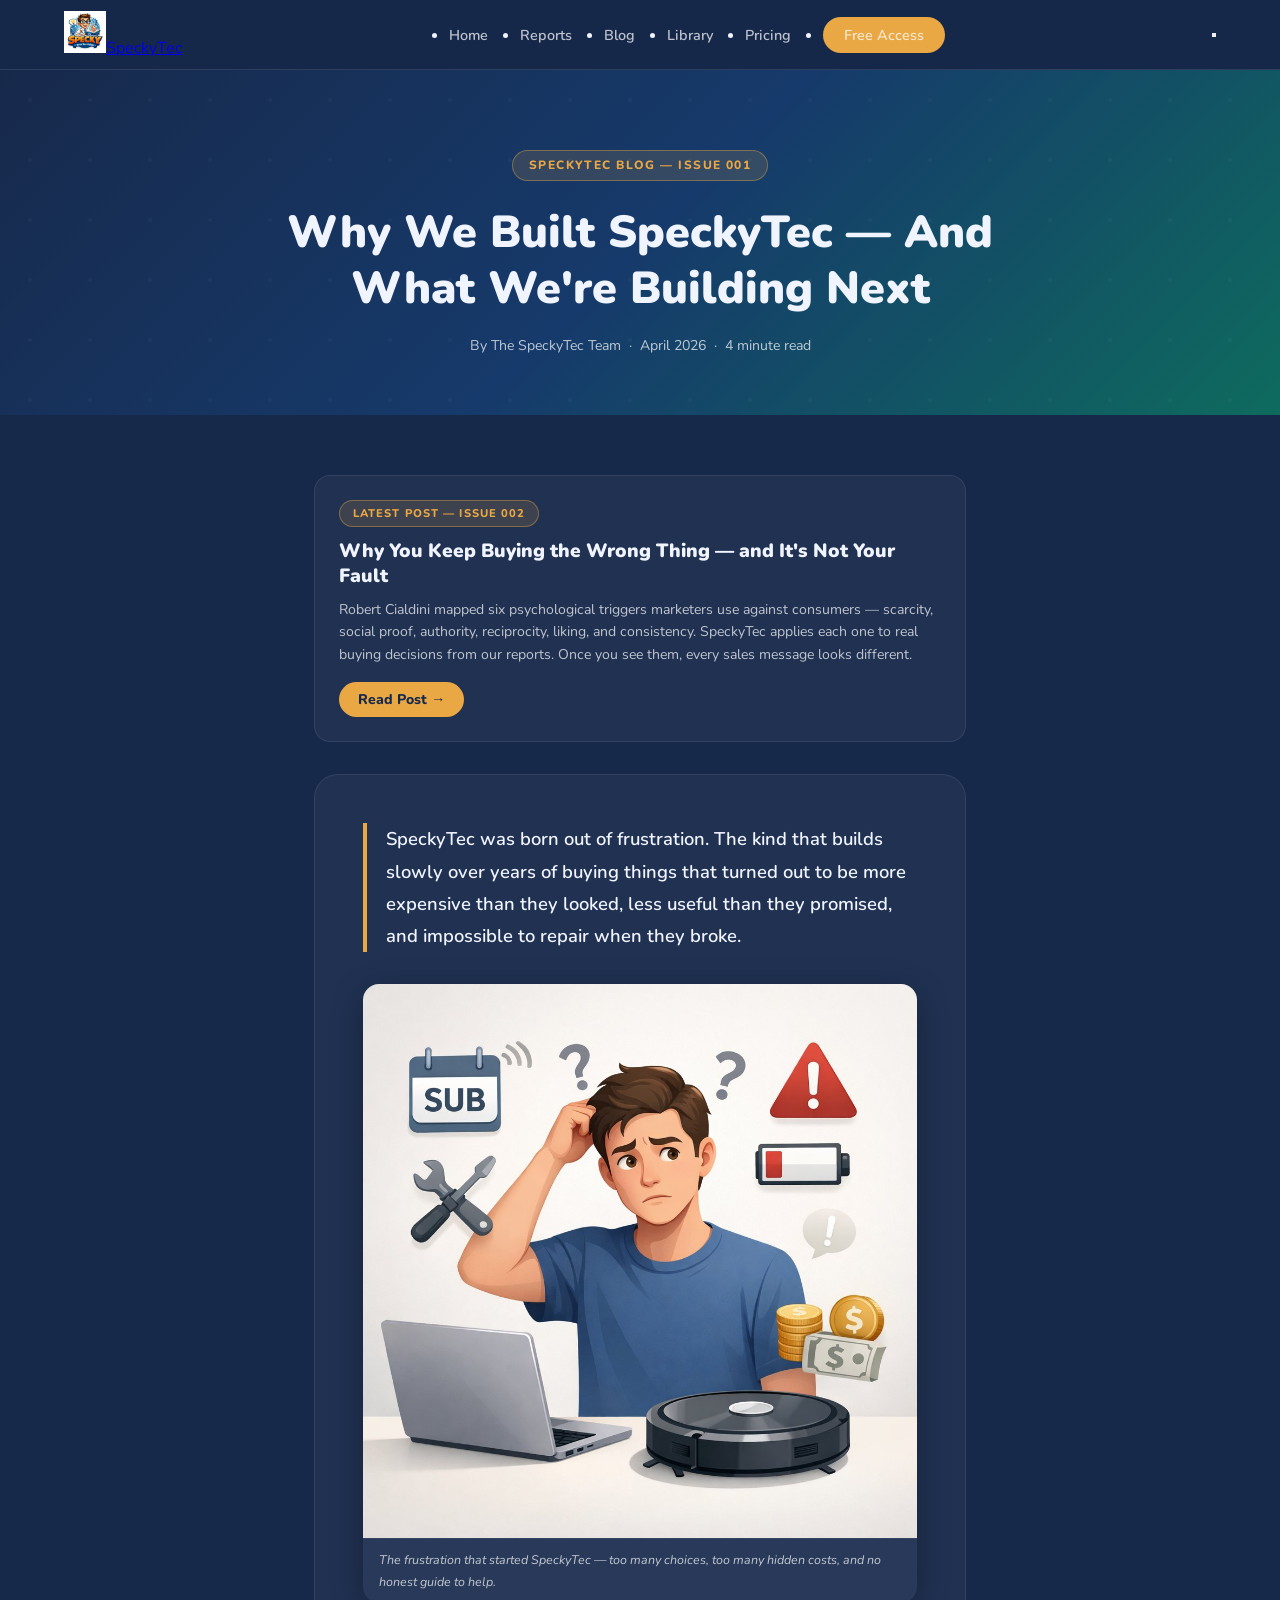
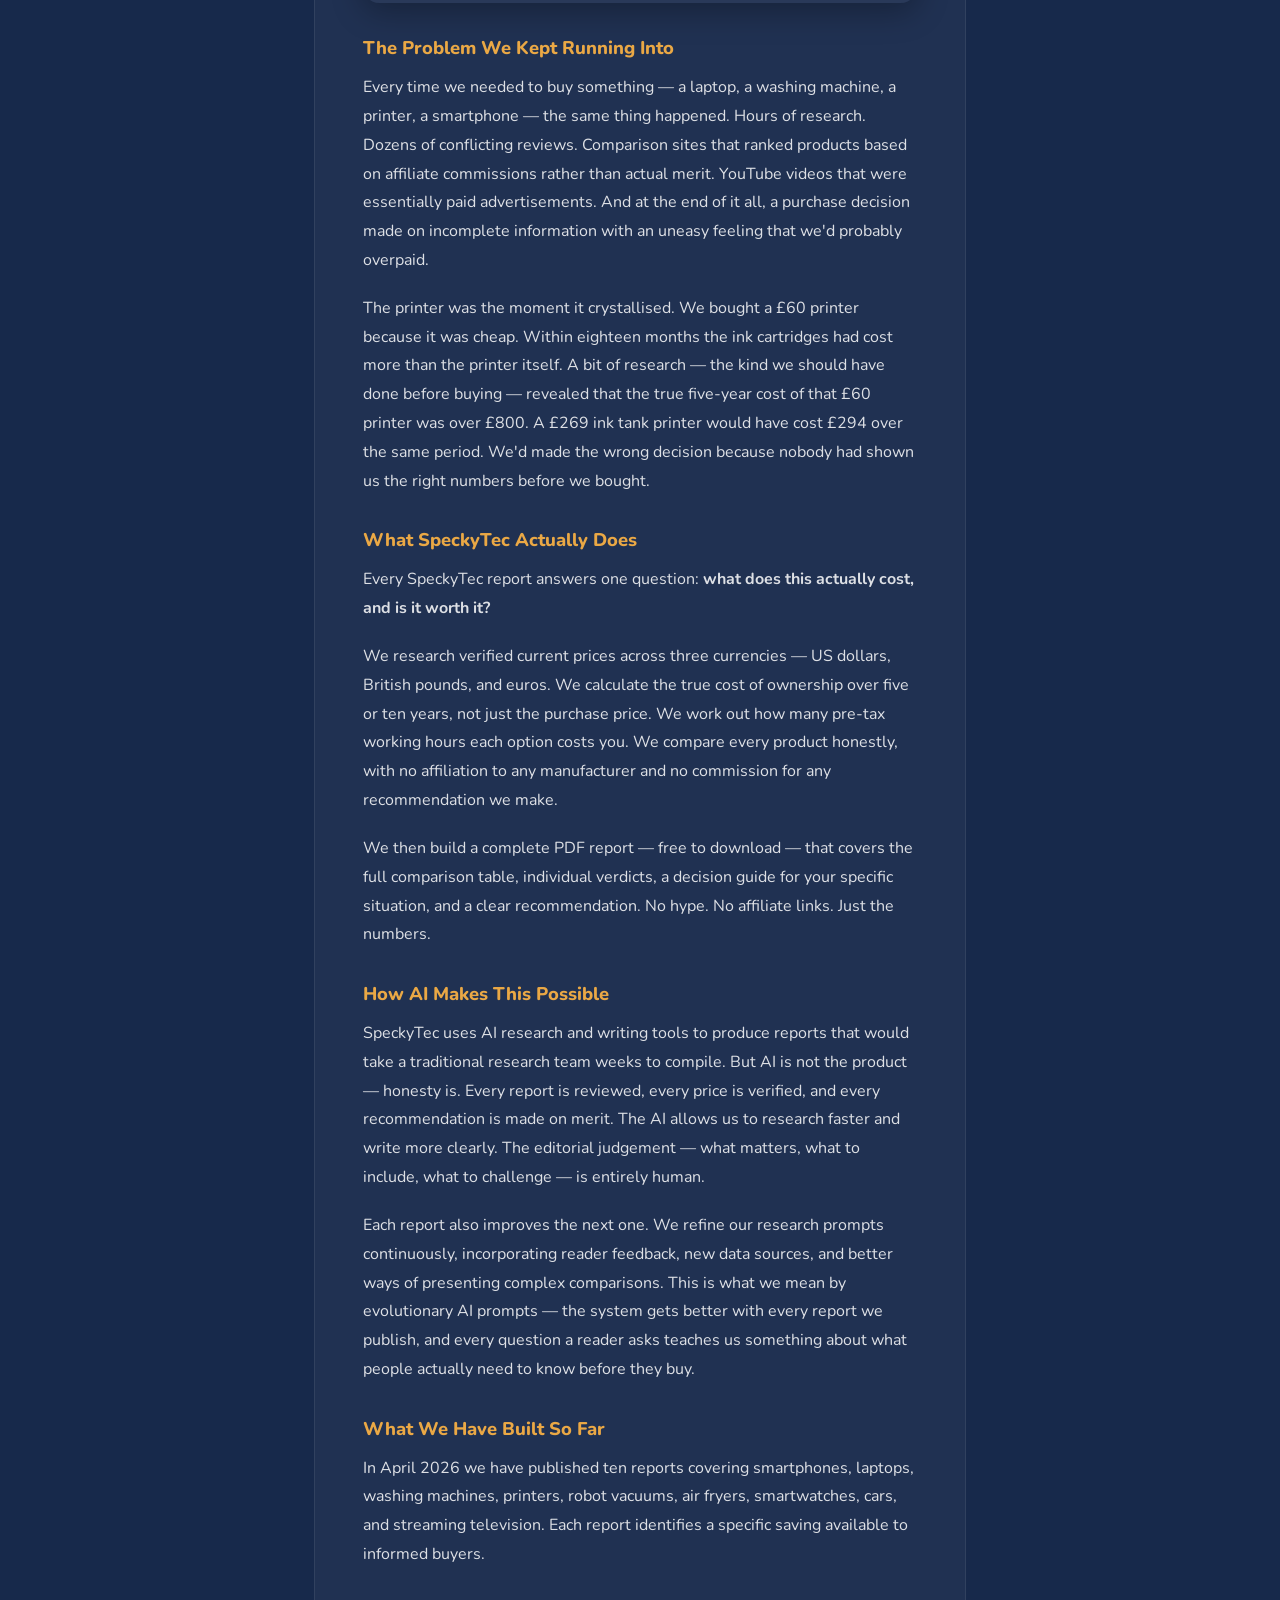
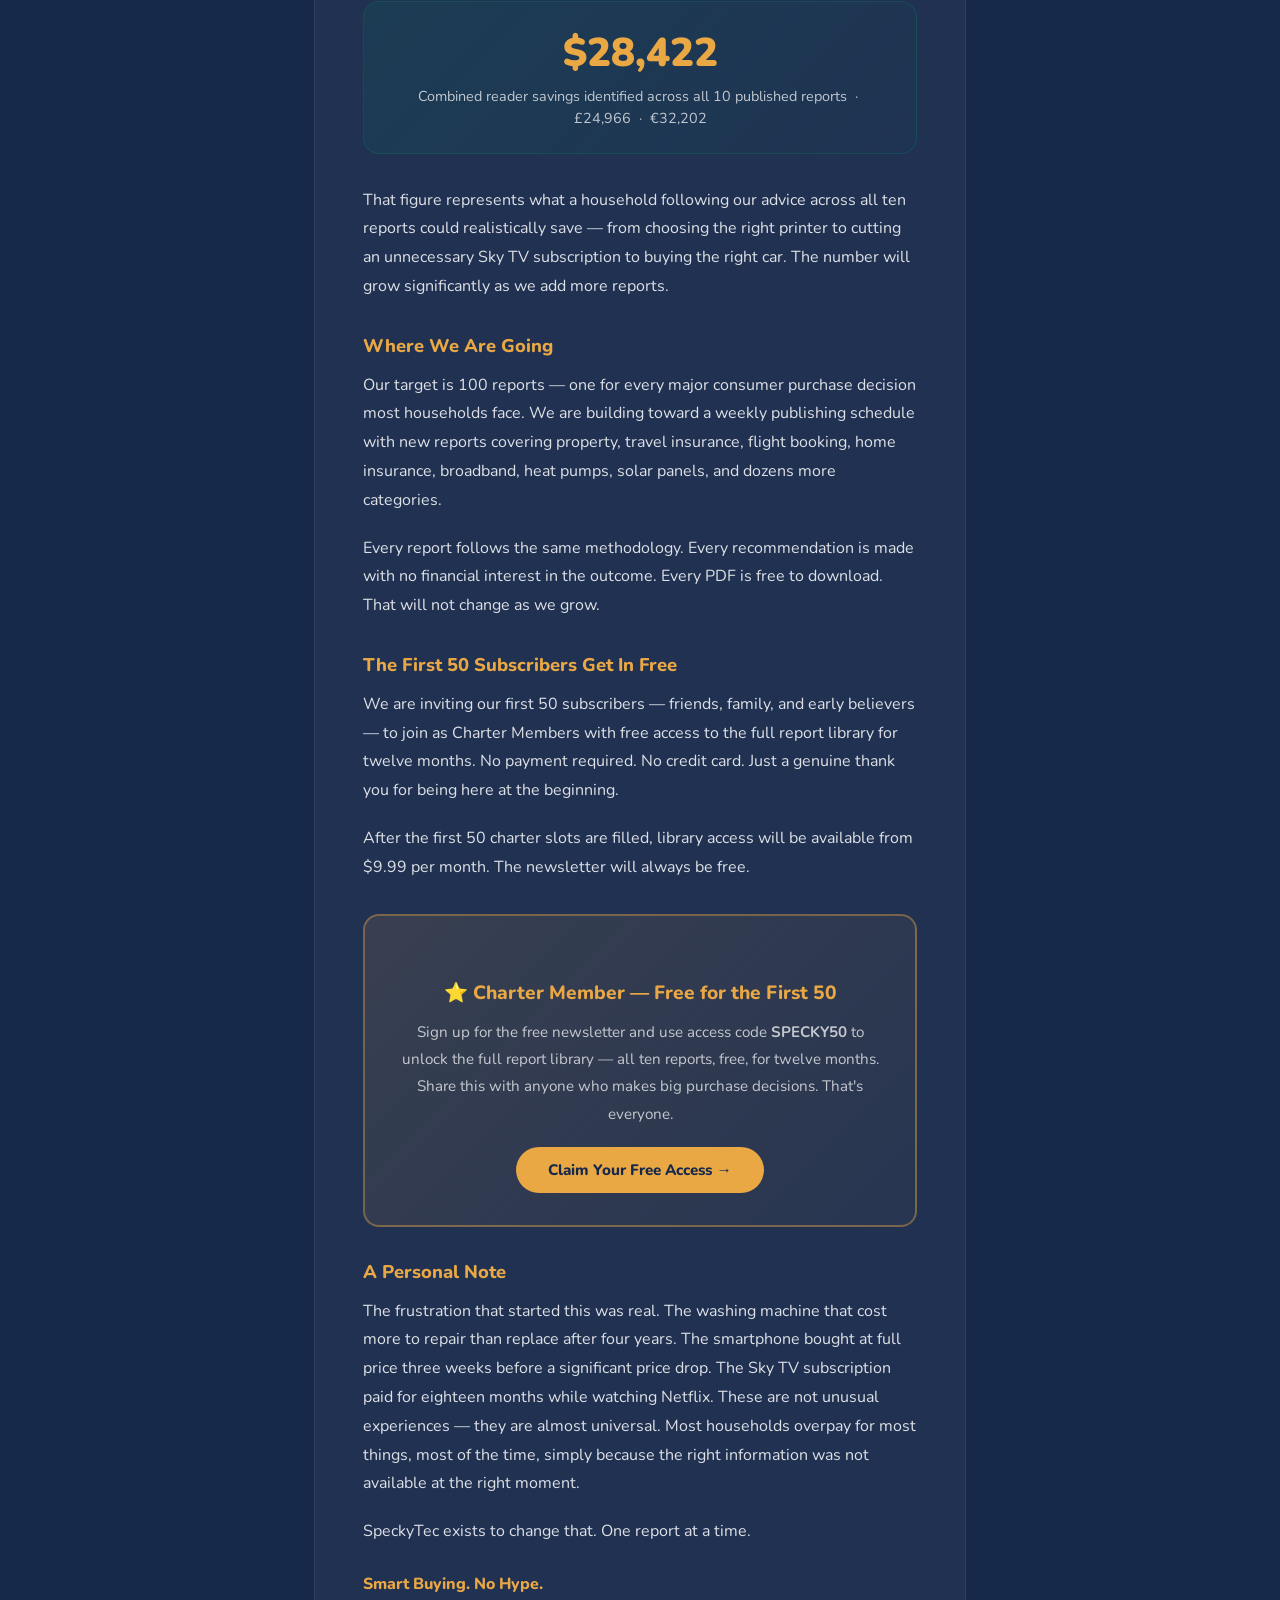
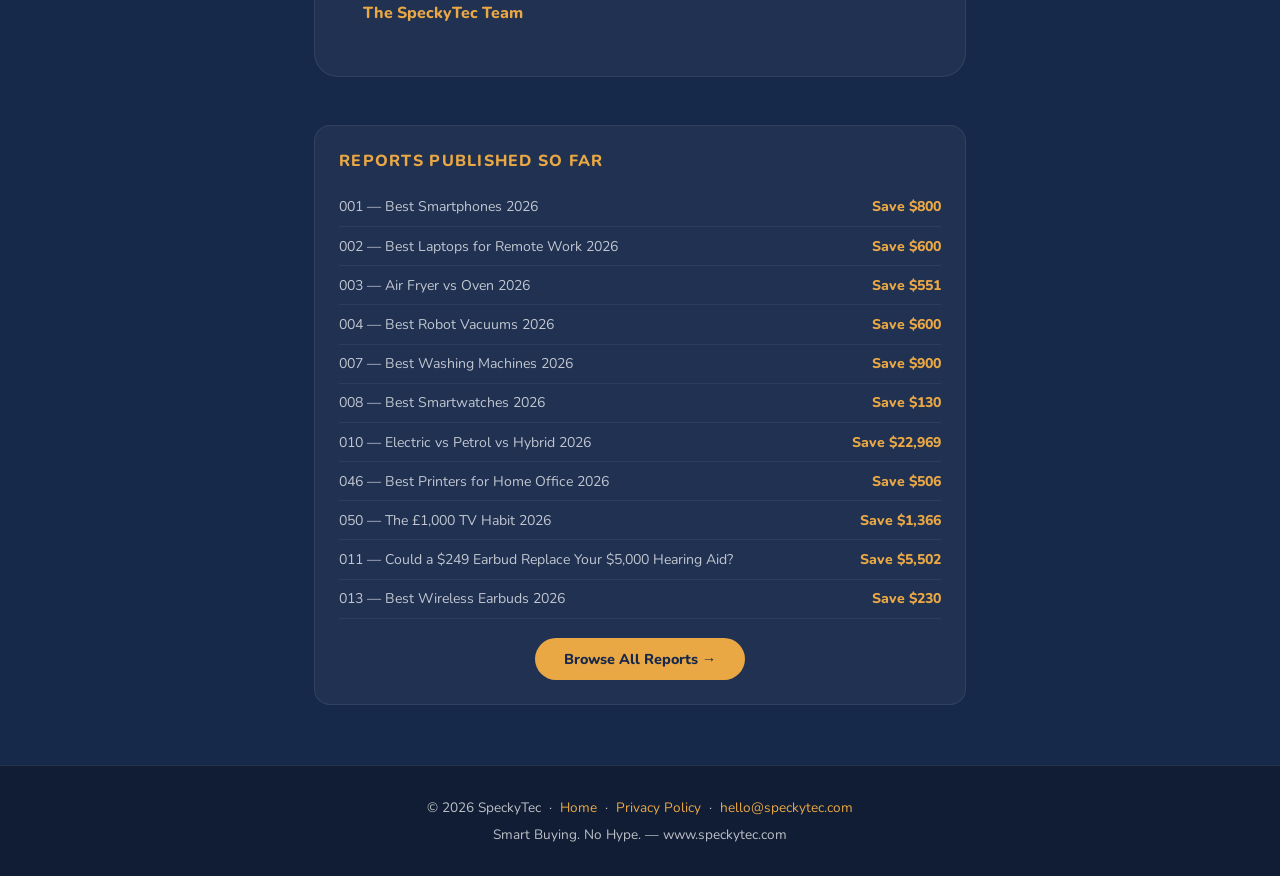
==== blog.html @ d799d0cd "Reports 011 and 013 live, Cialdini blog post 002DONE" ====
<!DOCTYPE html>
<html lang="en">
<head>
  <meta charset="UTF-8"/>
  <meta name="viewport" content="width=device-width,initial-scale=1.0"/>
  <title>Blog — SpeckyTec | Smart Buying. No Hype.</title>
  <meta name="description" content="The SpeckyTec blog — why we built this, how it works, and what we are building next. Smart buying guides with no hype and no affiliation."/>
  <link rel="preconnect" href="https://fonts.googleapis.com"/>
  <link rel="preconnect" href="https://fonts.gstatic.com" crossorigin/>
  <link href="https://fonts.googleapis.com/css2?family=Nunito:wght@300;400;500;600;700;800;900&display=swap" rel="stylesheet"/>
  <style>
    *{box-sizing:border-box;margin:0;padding:0}
    :root{
      --navy:#17294b;
      --navy2:#1a2f52;
      --navy3:#1f3a6b;
      --teal:#0e6b5e;
      --gold:#eaa845;
      --gold2:#ffc14f;
      --white:#f0f4ff;
      --muted:rgba(255,255,255,0.72);
      --rule:rgba(255,255,255,0.1);
      --radius:50px;
    }
    html{scroll-behavior:smooth}
    body{font-family:'Nunito',sans-serif;background:var(--navy);color:var(--white);min-height:100vh}

    /* NAV */
    nav{position:sticky;top:0;z-index:100;background:rgba(23,41,75,0.97);
      backdrop-filter:blur(12px);border-bottom:1px solid var(--rule);
      display:flex;align-items:center;justify-content:space-between;
      padding:0 5%;height:70px}
    .nav-brand img{height:42px;width:auto}
    .nav-links{display:flex;gap:2rem;align-items:center}
    .nav-links a{color:var(--muted);text-decoration:none;font-weight:600;
      font-size:0.9rem;transition:color 0.2s}
    .nav-links a:hover{color:var(--gold)}
    .nav-cta{background:var(--gold);color:var(--navy);padding:0.5rem 1.3rem;
      border-radius:var(--radius);font-weight:800;font-size:0.88rem;
      text-decoration:none;transition:background 0.2s}
    .nav-cta:hover{background:var(--gold2)}

    /* BLOG HERO */
    .blog-hero{
      background:linear-gradient(135deg,var(--navy) 0%,#163a6b 50%,var(--teal) 100%);
      padding:80px 5% 60px;text-align:center;position:relative;overflow:hidden}
    .blog-hero::before{
      content:'';position:absolute;inset:0;
      background:url("data:image/svg+xml,%3Csvg width='60' height='60' viewBox='0 0 60 60' xmlns='http://www.w3.org/2000/svg'%3E%3Cg fill='none' fill-rule='evenodd'%3E%3Cg fill='%23ffffff' fill-opacity='0.03'%3E%3Ccircle cx='30' cy='30' r='2'/%3E%3C/g%3E%3C/g%3E%3C/svg%3E");
    }
    .blog-tag{display:inline-block;background:rgba(234,168,69,0.15);
      border:1px solid rgba(234,168,69,0.4);color:var(--gold);
      font-size:0.75rem;font-weight:800;letter-spacing:0.12em;
      text-transform:uppercase;padding:0.4rem 1rem;border-radius:50px;
      margin-bottom:1.5rem;position:relative}
    .blog-hero h1{font-size:clamp(1.8rem,4vw,2.8rem);font-weight:900;
      line-height:1.25;max-width:800px;margin:0 auto 1.2rem;position:relative}
    .blog-hero .meta{color:var(--muted);font-size:0.88rem;position:relative}

    /* BLOG CONTENT */
    .blog-wrap{max-width:780px;margin:0 auto;padding:60px 5%}

    .blog-post{background:rgba(255,255,255,0.04);border:1px solid rgba(255,255,255,0.08);
      border-radius:24px;padding:3rem;margin-bottom:3rem}

    .blog-post h2{font-size:1.5rem;font-weight:900;color:var(--white);
      margin-bottom:1.2rem;line-height:1.3}
    .blog-post h3{font-size:1.15rem;font-weight:800;color:var(--gold);
      margin:2rem 0 0.8rem}
    .blog-post p{font-size:1rem;line-height:1.8;color:rgba(255,255,255,0.85);
      margin-bottom:1.2rem}
    .blog-post p:last-child{margin-bottom:0}

    .blog-post .lead{font-size:1.15rem;font-weight:600;line-height:1.75;
      color:var(--white);margin-bottom:1.5rem;
      padding-left:1.2rem;border-left:4px solid var(--gold)}

    .saving-highlight{
      background:linear-gradient(135deg,rgba(14,107,94,0.2),rgba(14,107,94,0.05));
      border:1px solid rgba(14,107,94,0.4);border-radius:16px;
      padding:1.5rem;margin:2rem 0;text-align:center}
    .saving-highlight .big-number{
      font-size:2.5rem;font-weight:900;color:var(--gold);display:block;
      margin-bottom:0.3rem}
    .saving-highlight .label{font-size:0.9rem;color:var(--muted)}

    .charter-box{
      background:linear-gradient(135deg,rgba(234,168,69,0.12),rgba(234,168,69,0.04));
      border:2px solid rgba(234,168,69,0.4);border-radius:16px;
      padding:2rem;margin:2rem 0;text-align:center}
    .charter-box h3{color:var(--gold);margin-bottom:0.8rem;font-size:1.2rem}
    .charter-box p{font-size:0.95rem;color:var(--muted);margin-bottom:1.2rem}
    .charter-btn{display:inline-block;background:var(--gold);color:var(--navy);
      font-weight:800;padding:0.8rem 2rem;border-radius:50px;
      text-decoration:none;font-size:0.95rem;transition:background 0.2s}
    .charter-btn:hover{background:var(--gold2)}

    /* SIDEBAR REPORTS TEASER */
    .reports-teaser{
      background:rgba(255,255,255,0.04);border:1px solid rgba(255,255,255,0.08);
      border-radius:16px;padding:1.5rem;margin-top:3rem}
    .reports-teaser h3{font-size:1rem;font-weight:800;color:var(--gold);
      margin-bottom:1rem;text-transform:uppercase;letter-spacing:0.08em}
    .report-item{display:flex;justify-content:space-between;align-items:center;
      padding:0.6rem 0;border-bottom:1px solid rgba(255,255,255,0.06)}
    .report-item:last-child{border-bottom:none}
    .report-item span{font-size:0.88rem;color:var(--muted)}
    .report-item .saving{font-size:0.88rem;font-weight:800;color:var(--gold)}

    /* FOOTER */
    footer{background:rgba(0,0,0,0.3);border-top:1px solid var(--rule);
      padding:2rem 5%;text-align:center}
    footer p{font-size:0.85rem;color:var(--muted)}
    footer a{color:var(--gold);text-decoration:none}
  </style>
</head>
<body>

<nav>
  <a href="index.html" class="nav-brand"><img src="[data-uri]" alt="SpeckyTec" class="nav-logo-img"/><span class="nav-wordmark">Specky<span>Tec</span></span></a>
  <ul class="nav-links"><li><a href="index.html">Home</a></li><li><a href="reports.html">Reports</a></li><li><a href="blog.html" class="active">Blog</a></li><li><a href="library.html">Library</a></li><li><a href="index.html#pricing">Pricing</a></li><li><a href="index.html#newsletter" class="nav-cta">Free Access</a></li></ul>
  <button class="hamburger" onclick="toggleMenu()" aria-label="Menu">
    <span></span><span></span><span></span>
  </button>
</nav>

<!-- BLOG HERO -->
<section class="blog-hero">
  <div style="position:relative">
    <span class="blog-tag">SpeckyTec Blog — Issue 001</span>
    <h1>Why We Built SpeckyTec — And What We're Building Next</h1>
    <p class="meta">By The SpeckyTec Team &nbsp;·&nbsp; April 2026 &nbsp;·&nbsp; 4 minute read</p>
  </div>
</section>

<!-- BLOG CONTENT -->
<div class="blog-wrap">
  <!-- BLOG POST 002 PREVIEW -->
  <div style="background:rgba(255,255,255,0.04);border:1px solid rgba(255,255,255,0.08);
    border-radius:16px;padding:1.5rem;margin-bottom:2rem">
    <span style="display:inline-block;background:rgba(234,168,69,0.15);border:1px solid rgba(234,168,69,0.4);
      color:var(--gold);font-size:0.7rem;font-weight:800;letter-spacing:0.1em;text-transform:uppercase;
      padding:0.3rem 0.8rem;border-radius:50px;margin-bottom:0.8rem">Latest Post — Issue 002</span>
    <h2 style="font-family:'Nunito',sans-serif;font-size:1.2rem;font-weight:900;
      color:var(--white);margin-bottom:0.6rem;line-height:1.3">
      Why You Keep Buying the Wrong Thing — and It's Not Your Fault
    </h2>
    <p style="font-size:0.88rem;color:var(--muted);line-height:1.6;margin-bottom:1rem">
      Robert Cialdini mapped six psychological triggers marketers use against consumers — scarcity, 
      social proof, authority, reciprocity, liking, and consistency. SpeckyTec applies each one 
      to real buying decisions from our reports. Once you see them, every sales message looks different.
    </p>
    <a href="blog-post-002.html" style="display:inline-block;background:var(--gold);color:var(--navy);
      font-family:'Nunito',sans-serif;font-weight:800;font-size:0.88rem;
      padding:0.5rem 1.2rem;border-radius:50px;text-decoration:none">
      Read Post &#8594;
    </a>
  </div>

  <!-- BLOG POST 001 -->
  <article class="blog-post">

    <p class="lead">SpeckyTec was born out of frustration. The kind that builds slowly over years of buying things that turned out to be more expensive than they looked, less useful than they promised, and impossible to repair when they broke.</p>

    <div style="margin:2rem 0;border-radius:16px;overflow:hidden;
      box-shadow:0 8px 32px rgba(0,0,0,0.3)">
      <img src="[data-uri]"
        alt="The hidden costs and confusion of buying tech in 2026"
        style="width:100%;height:auto;display:block"/>
      <div style="background:rgba(255,255,255,0.04);padding:0.6rem 1rem;
        border-top:1px solid rgba(255,255,255,0.06)">
        <p style="font-size:0.78rem;color:var(--muted);margin:0;font-style:italic">
          The frustration that started SpeckyTec — too many choices, too many hidden costs, and no honest guide to help.
        </p>
      </div>
    </div>

    <h3>The Problem We Kept Running Into</h3>
    <p>Every time we needed to buy something — a laptop, a washing machine, a printer, a smartphone — the same thing happened. Hours of research. Dozens of conflicting reviews. Comparison sites that ranked products based on affiliate commissions rather than actual merit. YouTube videos that were essentially paid advertisements. And at the end of it all, a purchase decision made on incomplete information with an uneasy feeling that we'd probably overpaid.</p>

    <p>The printer was the moment it crystallised. We bought a £60 printer because it was cheap. Within eighteen months the ink cartridges had cost more than the printer itself. A bit of research — the kind we should have done before buying — revealed that the true five-year cost of that £60 printer was over £800. A £269 ink tank printer would have cost £294 over the same period. We'd made the wrong decision because nobody had shown us the right numbers before we bought.</p>

    <h3>What SpeckyTec Actually Does</h3>
    <p>Every SpeckyTec report answers one question: <strong>what does this actually cost, and is it worth it?</strong></p>

    <p>We research verified current prices across three currencies — US dollars, British pounds, and euros. We calculate the true cost of ownership over five or ten years, not just the purchase price. We work out how many pre-tax working hours each option costs you. We compare every product honestly, with no affiliation to any manufacturer and no commission for any recommendation we make.</p>

    <p>We then build a complete PDF report — free to download — that covers the full comparison table, individual verdicts, a decision guide for your specific situation, and a clear recommendation. No hype. No affiliate links. Just the numbers.</p>

    <h3>How AI Makes This Possible</h3>
    <p>SpeckyTec uses AI research and writing tools to produce reports that would take a traditional research team weeks to compile. But AI is not the product — honesty is. Every report is reviewed, every price is verified, and every recommendation is made on merit. The AI allows us to research faster and write more clearly. The editorial judgement — what matters, what to include, what to challenge — is entirely human.</p>

    <p>Each report also improves the next one. We refine our research prompts continuously, incorporating reader feedback, new data sources, and better ways of presenting complex comparisons. This is what we mean by evolutionary AI prompts — the system gets better with every report we publish, and every question a reader asks teaches us something about what people actually need to know before they buy.</p>

    <h3>What We Have Built So Far</h3>
    <p>In April 2026 we have published ten reports covering smartphones, laptops, washing machines, printers, robot vacuums, air fryers, smartwatches, cars, and streaming television. Each report identifies a specific saving available to informed buyers.</p>

    <div class="saving-highlight">
      <span class="big-number">$28,422</span>
      <span class="label">Combined reader savings identified across all 10 published reports &nbsp;·&nbsp; £24,966 &nbsp;·&nbsp; €32,202</span>
    </div>

    <p>That figure represents what a household following our advice across all ten reports could realistically save — from choosing the right printer to cutting an unnecessary Sky TV subscription to buying the right car. The number will grow significantly as we add more reports.</p>

    <h3>Where We Are Going</h3>
    <p>Our target is 100 reports — one for every major consumer purchase decision most households face. We are building toward a weekly publishing schedule with new reports covering property, travel insurance, flight booking, home insurance, broadband, heat pumps, solar panels, and dozens more categories.</p>

    <p>Every report follows the same methodology. Every recommendation is made with no financial interest in the outcome. Every PDF is free to download. That will not change as we grow.</p>

    <h3>The First 50 Subscribers Get In Free</h3>
    <p>We are inviting our first 50 subscribers — friends, family, and early believers — to join as Charter Members with free access to the full report library for twelve months. No payment required. No credit card. Just a genuine thank you for being here at the beginning.</p>

    <p>After the first 50 charter slots are filled, library access will be available from $9.99 per month. The newsletter will always be free.</p>

    <div class="charter-box">
      <h3>⭐ Charter Member — Free for the First 50</h3>
      <p>Sign up for the free newsletter and use access code <strong>SPECKY50</strong> to unlock the full report library — all ten reports, free, for twelve months.<br/>Share this with anyone who makes big purchase decisions. That's everyone.</p>
      <a href="index.html#newsletter" class="charter-btn">Claim Your Free Access &#8594;</a>
    </div>

    <h3>A Personal Note</h3>
    <p>The frustration that started this was real. The washing machine that cost more to repair than replace after four years. The smartphone bought at full price three weeks before a significant price drop. The Sky TV subscription paid for eighteen months while watching Netflix. These are not unusual experiences — they are almost universal. Most households overpay for most things, most of the time, simply because the right information was not available at the right moment.</p>

    <p>SpeckyTec exists to change that. One report at a time.</p>

    <p style="color:var(--gold);font-weight:800;margin-top:1.5rem">Smart Buying. No Hype.<br/>The SpeckyTec Team</p>

  </article>

  <!-- REPORTS TEASER -->
  <div class="reports-teaser">
    <h3>Reports Published So Far</h3>
    <div class="report-item">
      <span>001 — Best Smartphones 2026</span>
      <span class="saving">Save $800</span>
    </div>
    <div class="report-item">
      <span>002 — Best Laptops for Remote Work 2026</span>
      <span class="saving">Save $600</span>
    </div>
    <div class="report-item">
      <span>003 — Air Fryer vs Oven 2026</span>
      <span class="saving">Save $551</span>
    </div>
    <div class="report-item">
      <span>004 — Best Robot Vacuums 2026</span>
      <span class="saving">Save $600</span>
    </div>
    <div class="report-item">
      <span>007 — Best Washing Machines 2026</span>
      <span class="saving">Save $900</span>
    </div>
    <div class="report-item">
      <span>008 — Best Smartwatches 2026</span>
      <span class="saving">Save $130</span>
    </div>
    <div class="report-item">
      <span>010 — Electric vs Petrol vs Hybrid 2026</span>
      <span class="saving">Save $22,969</span>
    </div>
    <div class="report-item">
      <span>046 — Best Printers for Home Office 2026</span>
      <span class="saving">Save $506</span>
    </div>
    <div class="report-item">
      <span>050 — The £1,000 TV Habit 2026</span>
      <span class="saving">Save $1,366</span>
    </div>
    <div class="report-item">
      <span>011 — Could a $249 Earbud Replace Your $5,000 Hearing Aid?</span>
      <span class="saving">Save $5,502</span>
    </div>
    <div class="report-item">
      <span>013 — Best Wireless Earbuds 2026</span>
      <span class="saving">Save $230</span>
    </div>
    <div style="text-align:center;margin-top:1.2rem">
      <a href="index.html#reports" style="display:inline-block;background:var(--gold);
        color:var(--navy);font-weight:800;padding:0.7rem 1.8rem;
        border-radius:50px;text-decoration:none;font-size:0.9rem">
        Browse All Reports &#8594;
      </a>
    </div>
  </div>

</div>

<!-- FOOTER -->
<footer>
  <p>© 2026 SpeckyTec &nbsp;·&nbsp; <a href="index.html">Home</a> &nbsp;·&nbsp; <a href="privacy.html">Privacy Policy</a> &nbsp;·&nbsp; <a href="mailto:hello@speckytec.com">hello@speckytec.com</a></p>
  <p style="margin-top:0.5rem">Smart Buying. No Hype. — www.speckytec.com</p>
</footer>

</body>
</html>
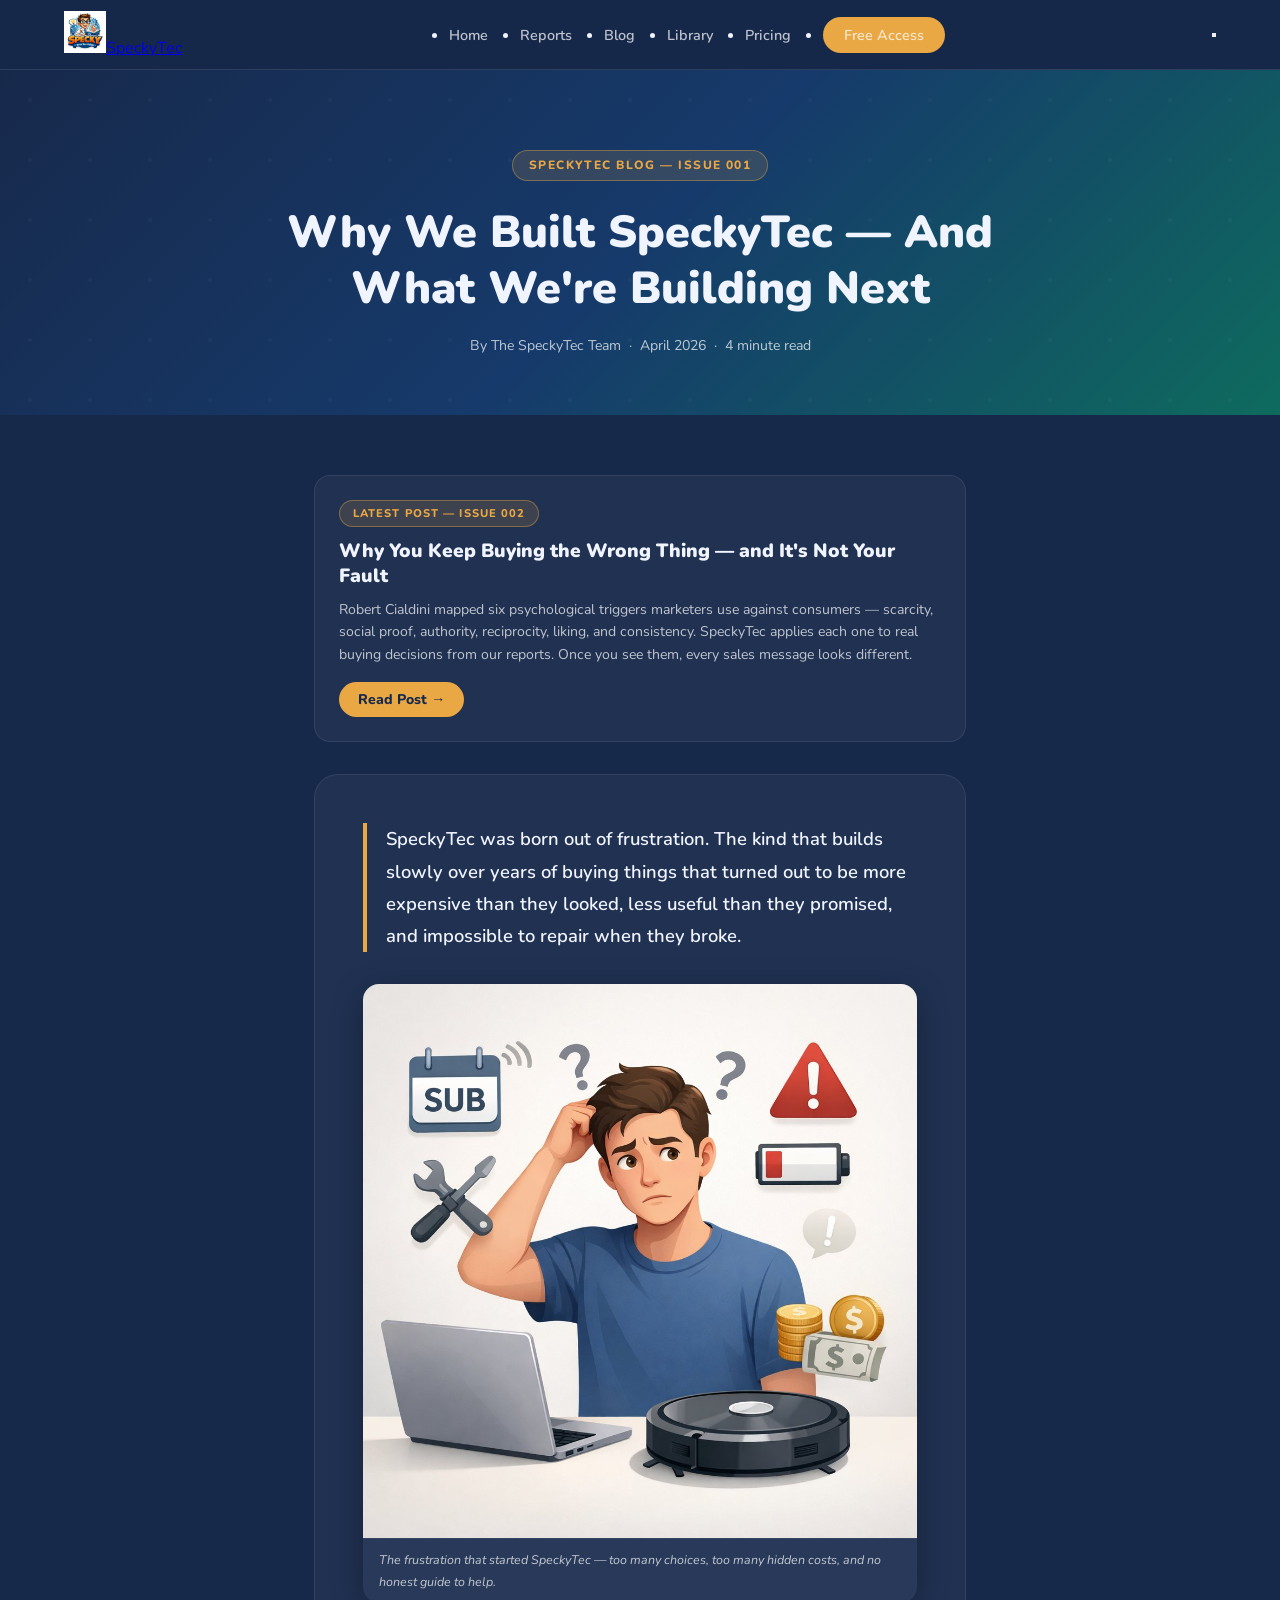
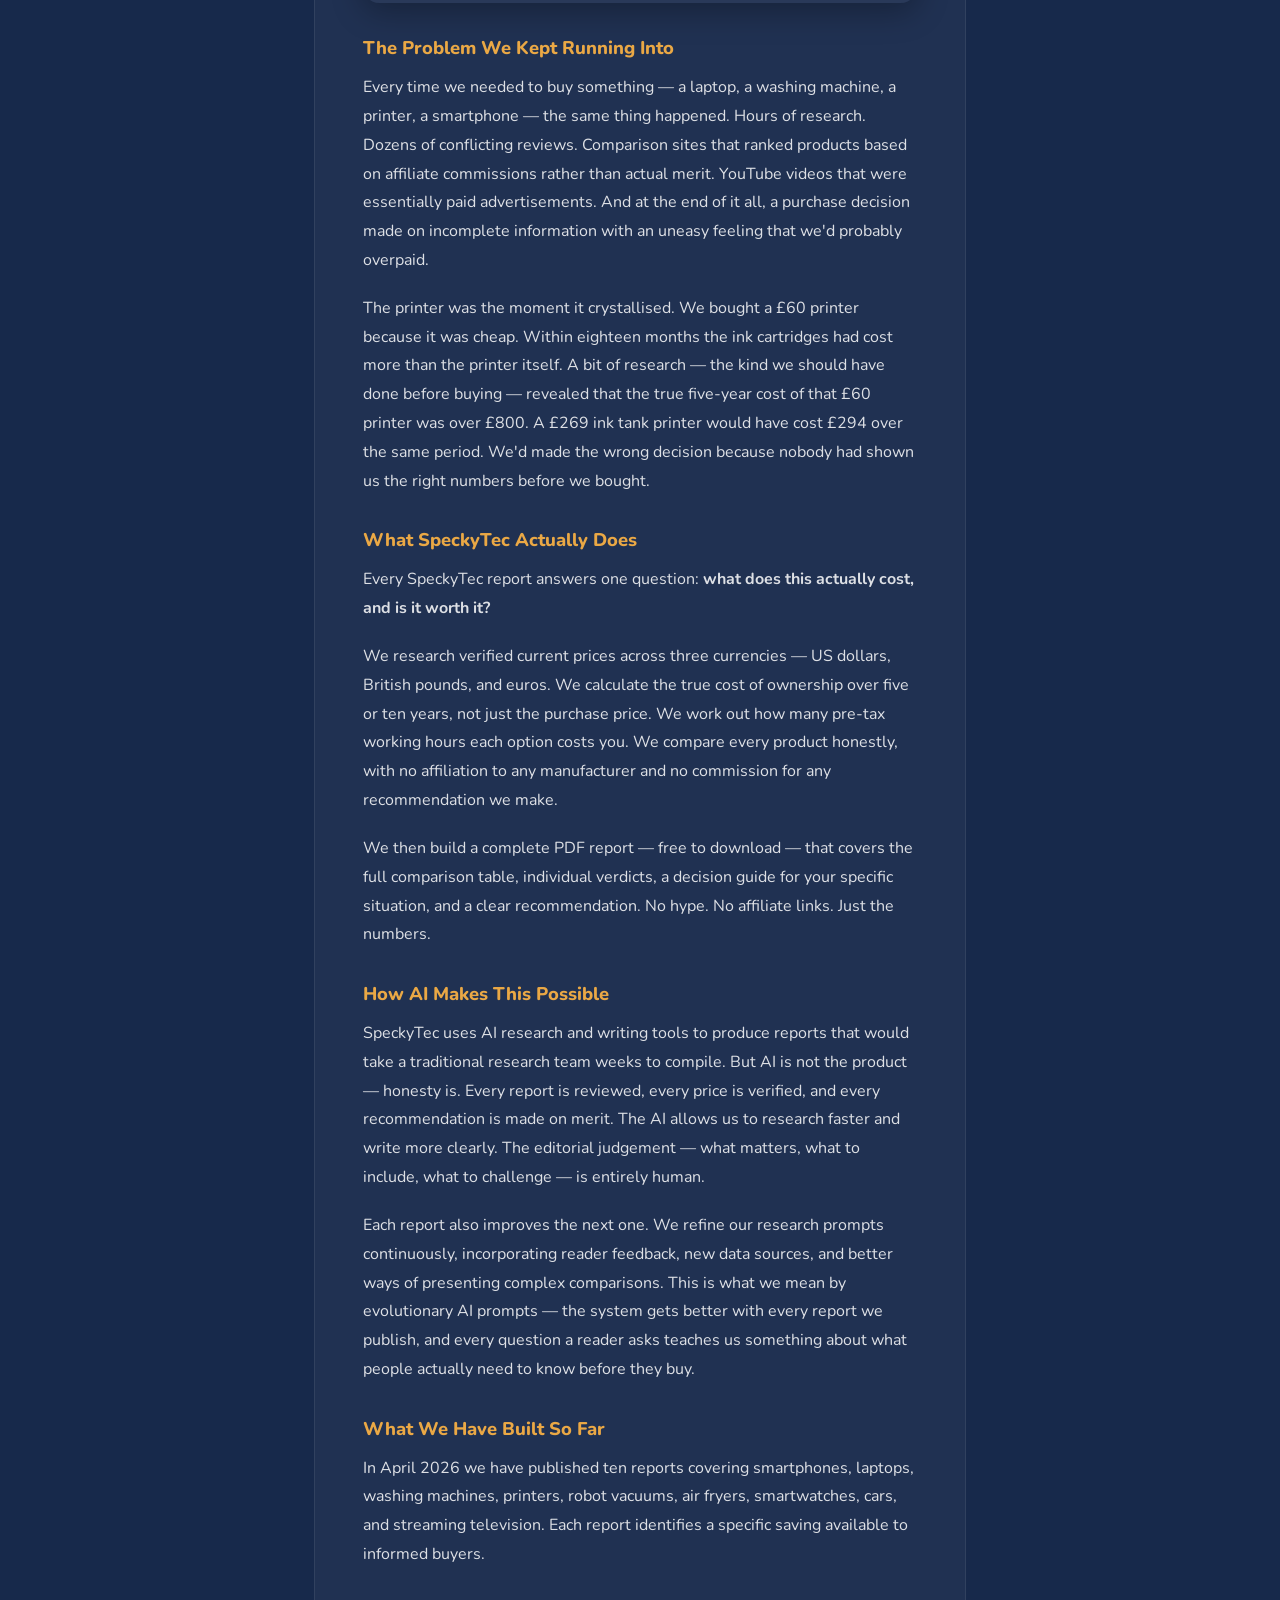
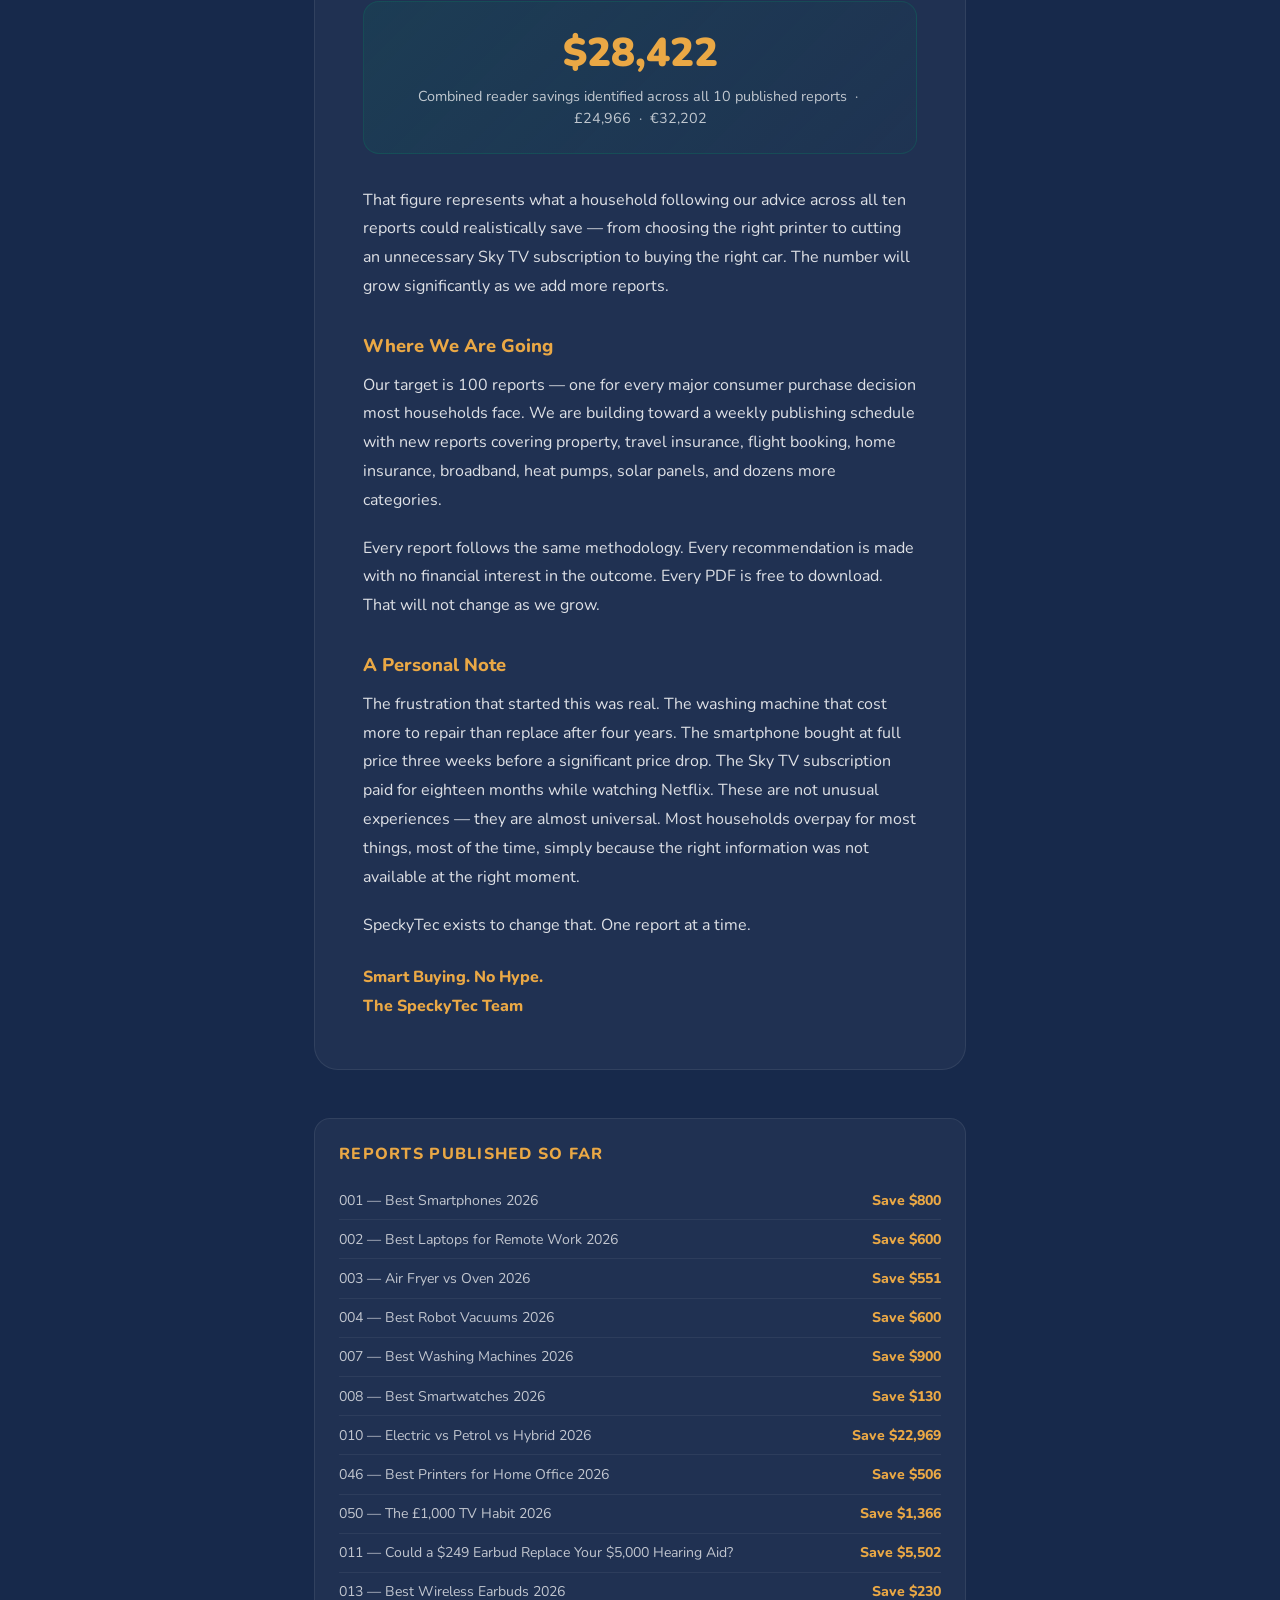
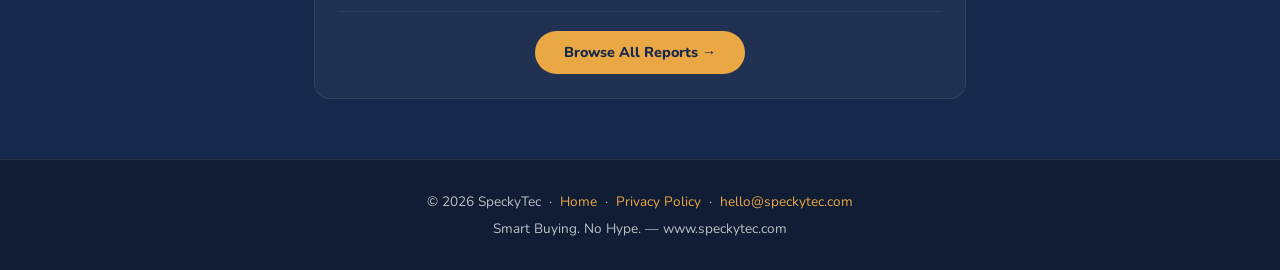
==== commit 13f2113d: "“bash" ====
--- a/blog.html
+++ b/blog.html
@@ -113,12 +113,13 @@
     footer p{font-size:0.85rem;color:var(--muted)}
     footer a{color:var(--gold);text-decoration:none}
   </style>
+  <script type='text/javascript' src='https://platform-api.sharethis.com/js/sharethis.js#property=5ca230c9fb6af900122ed227&product=sticky-share-buttons' async='async'></script>
 </head>
 <body>
 
 <nav>
-  <a href="index.html" class="nav-brand"><img src="[data-uri]" alt="SpeckyTec" class="nav-logo-img"/><span class="nav-wordmark">Specky<span>Tec</span></span></a>
-  <ul class="nav-links"><li><a href="index.html">Home</a></li><li><a href="reports.html">Reports</a></li><li><a href="blog.html" class="active">Blog</a></li><li><a href="library.html">Library</a></li><li><a href="index.html#pricing">Pricing</a></li><li><a href="index.html#newsletter" class="nav-cta">Free Access</a></li></ul>
+  <a class='nav-brand' href='/'><img src="[data-uri]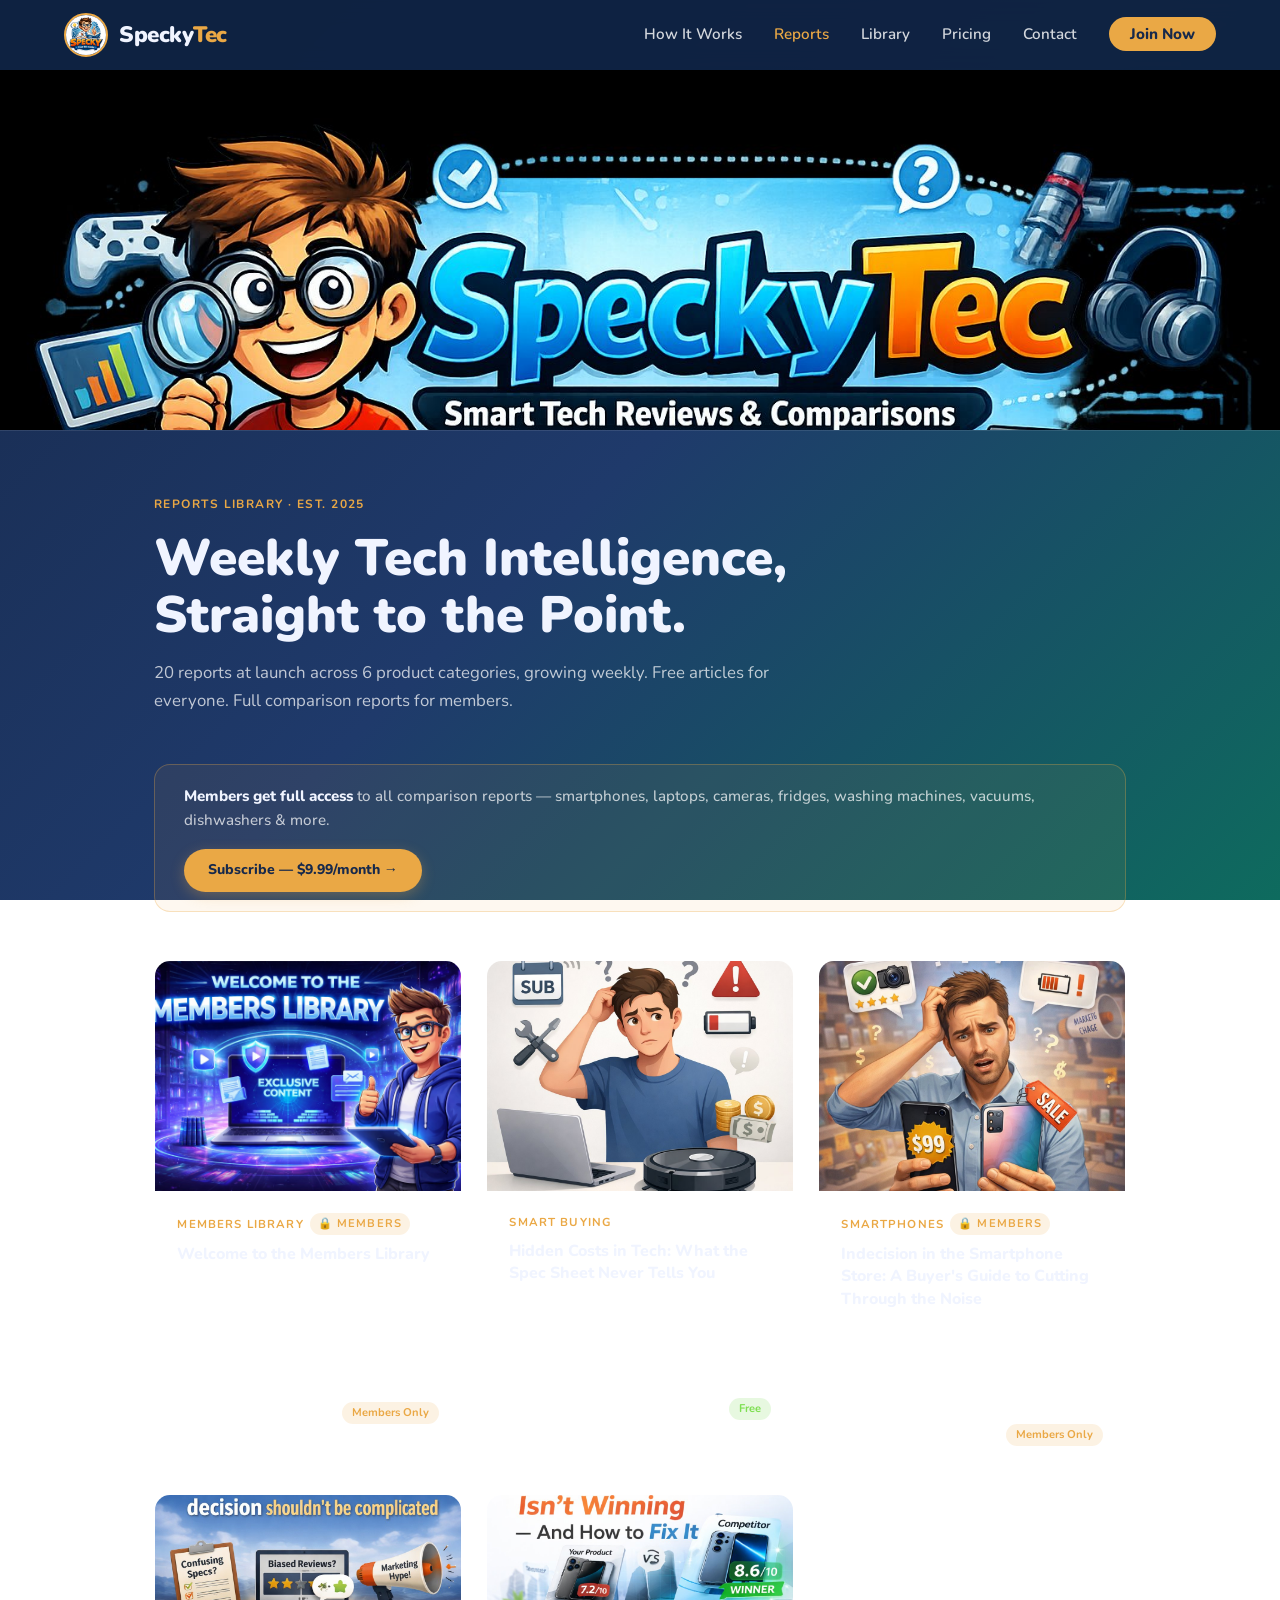
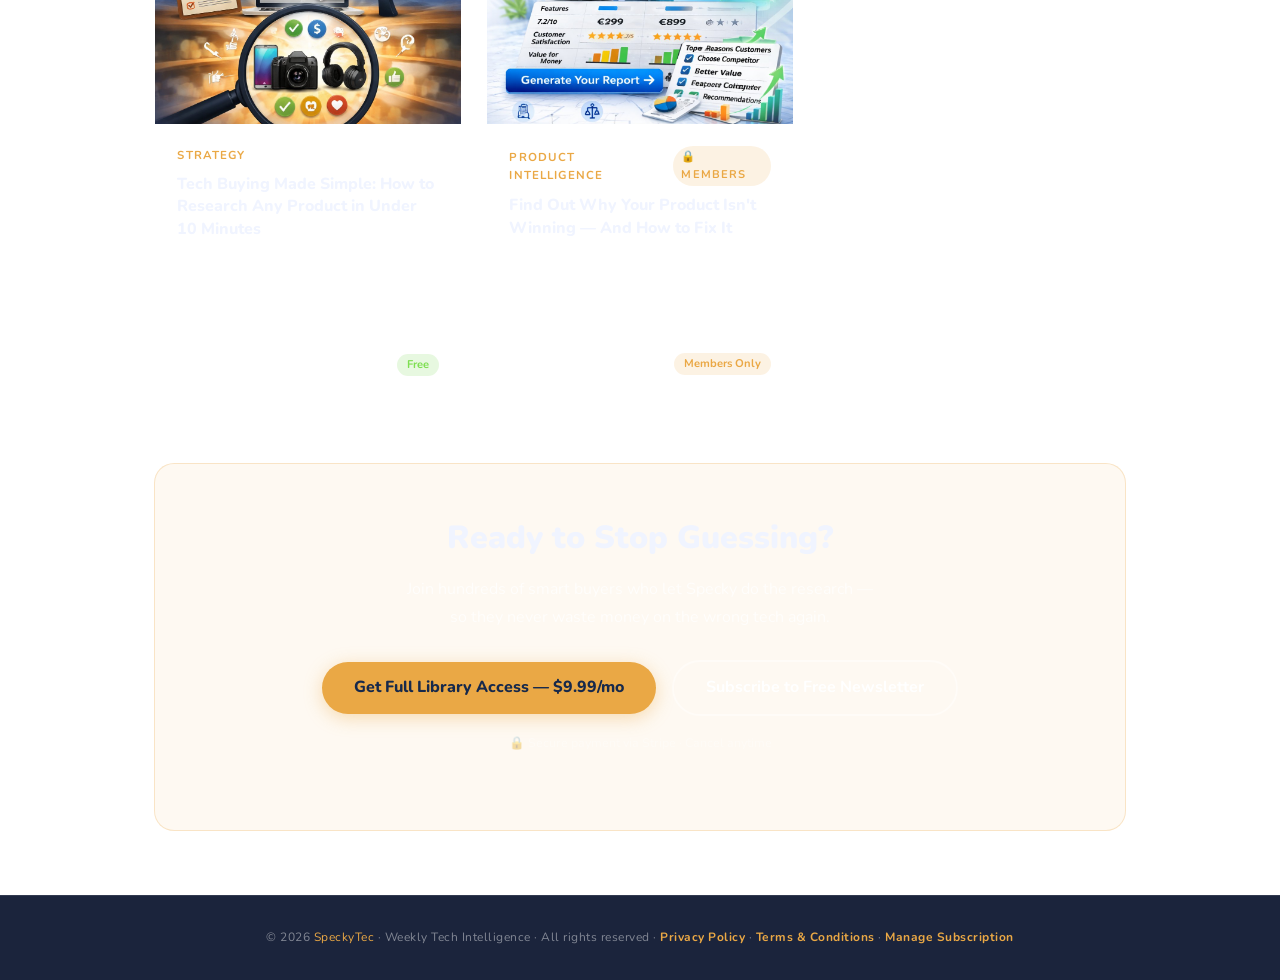
==== commit 02de616f: "Add Terms and Manage Subscription links to all page footers" ====
--- a/blog.html
+++ b/blog.html
@@ -1,286 +1,169 @@
 <!DOCTYPE html>
 <html lang="en">
 <head>
-  <meta charset="UTF-8"/>
-  <meta name="viewport" content="width=device-width,initial-scale=1.0"/>
-  <title>Blog — SpeckyTec | Smart Buying. No Hype.</title>
-  <meta name="description" content="The SpeckyTec blog — why we built this, how it works, and what we are building next. Smart buying guides with no hype and no affiliation."/>
-  <link rel="preconnect" href="https://fonts.googleapis.com"/>
-  <link rel="preconnect" href="https://fonts.gstatic.com" crossorigin/>
-  <link href="https://fonts.googleapis.com/css2?family=Nunito:wght@300;400;500;600;700;800;900&display=swap" rel="stylesheet"/>
-  <style>
-    *{box-sizing:border-box;margin:0;padding:0}
-    :root{
-      --navy:#17294b;
-      --navy2:#1a2f52;
-      --navy3:#1f3a6b;
-      --teal:#0e6b5e;
-      --gold:#eaa845;
-      --gold2:#ffc14f;
-      --white:#f0f4ff;
-      --muted:rgba(255,255,255,0.72);
-      --rule:rgba(255,255,255,0.1);
-      --radius:50px;
-    }
-    html{scroll-behavior:smooth}
-    body{font-family:'Nunito',sans-serif;background:var(--navy);color:var(--white);min-height:100vh}
+<meta charset="UTF-8"/>
+<meta name="viewport" content="width=device-width, initial-scale=1.0"/>
+<title>Reports Library — SpeckyTec</title>
+<link rel="preconnect" href="https://fonts.googleapis.com"/>
+<link rel="preconnect" href="https://fonts.gstatic.com" crossorigin/>
+<link href="https://fonts.googleapis.com/css2?family=Nunito:wght@300;400;500;600;700;800;900&display=swap" rel="stylesheet"/>
+<style>
+*,*::before,*::after{box-sizing:border-box;margin:0;padding:0}
+:root{
+  --navy:#17294b;
+  --navy2:#1a2f52;
+  --navy3:#1f3a6b;
+  --teal:#0e6b5e;
+  --gold:#eaa845;
+  --gold2:#ffc14f;
+  --white:#f0f4ff;
+  --muted:rgba(255,255,255,0.72);
+  --rule:rgba(255,255,255,0.1);
+  --radius:50px;
+}
+html{scroll-behavior:smooth}
+body{font-family:'Nunito',sans-serif;background:linear-gradient(135deg,var(--navy) 0%,var(--navy3) 50%,var(--teal) 100%) fixed;background-attachment:fixed;color:var(--white);font-size:16px;line-height:1.6;-webkit-font-smoothing:antialiased;min-height:100vh}
 
-    /* NAV */
-    nav{position:sticky;top:0;z-index:100;background:rgba(23,41,75,0.97);
-      backdrop-filter:blur(12px);border-bottom:1px solid var(--rule);
-      display:flex;align-items:center;justify-content:space-between;
-      padding:0 5%;height:70px}
-    .nav-brand img{height:42px;width:auto}
-    .nav-links{display:flex;gap:2rem;align-items:center}
-    .nav-links a{color:var(--muted);text-decoration:none;font-weight:600;
-      font-size:0.9rem;transition:color 0.2s}
-    .nav-links a:hover{color:var(--gold)}
-    .nav-cta{background:var(--gold);color:var(--navy);padding:0.5rem 1.3rem;
-      border-radius:var(--radius);font-weight:800;font-size:0.88rem;
-      text-decoration:none;transition:background 0.2s}
-    .nav-cta:hover{background:var(--gold2)}
+/* NAV */
+nav{position:fixed;top:0;left:0;right:0;z-index:200;background:rgba(15,35,66,0.97);backdrop-filter:blur(10px);display:flex;align-items:center;justify-content:space-between;padding:0 5%;height:70px;box-shadow:0 2px 20px rgba(0,0,0,0.2)}
+.nav-brand{display:flex;align-items:center;gap:0.7rem;text-decoration:none}
+.nav-logo-img{width:44px;height:44px;border-radius:50%;object-fit:cover;border:2px solid var(--gold)}
+.nav-wordmark{font-family:'Nunito',sans-serif;font-weight:900;font-size:1.4rem;color:var(--white);letter-spacing:-0.5px}
+.nav-wordmark span{color:var(--gold)}
+.nav-links{display:flex;gap:2rem;align-items:center;list-style:none}
+.nav-links a{color:rgba(255,255,255,0.82);font-family:'Nunito',sans-serif;font-weight:600;font-size:0.95rem;transition:color 0.2s;text-decoration:none}
+.nav-links a:hover{color:var(--gold)}
+.nav-links a.active{color:var(--gold)}
+.nav-cta{background:var(--gold);color:var(--navy)!important;padding:0.45rem 1.3rem;border-radius:50px;font-weight:800!important;transition:all 0.2s!important}
+.nav-cta:hover{background:var(--gold2)!important;transform:translateY(-1px)}
+.hamburger{display:none;flex-direction:column;gap:5px;cursor:pointer;background:none;border:none;padding:4px}
+.hamburger span{display:block;width:26px;height:2px;background:white;border-radius:2px;transition:all 0.3s}
+.mobile-menu{display:none;position:fixed;top:70px;left:0;right:0;background:rgba(15,35,66,0.99);padding:1.5rem 5%;flex-direction:column;gap:1.2rem;z-index:199;border-bottom:1px solid var(--rule)}
+.mobile-menu a{color:rgba(255,255,255,0.85);font-family:'Nunito',sans-serif;font-weight:700;font-size:1rem;text-decoration:none;padding:0.5rem 0;border-bottom:1px solid var(--rule)}
+.mobile-menu a:last-child{border-bottom:none}
+.mobile-menu.open{display:flex}
 
-    /* BLOG HERO */
-    .blog-hero{
-      background:linear-gradient(135deg,var(--navy) 0%,#163a6b 50%,var(--teal) 100%);
-      padding:80px 5% 60px;text-align:center;position:relative;overflow:hidden}
-    .blog-hero::before{
-      content:'';position:absolute;inset:0;
-      background:url("data:image/svg+xml,%3Csvg width='60' height='60' viewBox='0 0 60 60' xmlns='http://www.w3.org/2000/svg'%3E%3Cg fill='none' fill-rule='evenodd'%3E%3Cg fill='%23ffffff' fill-opacity='0.03'%3E%3Ccircle cx='30' cy='30' r='2'/%3E%3C/g%3E%3C/g%3E%3C/svg%3E");
-    }
-    .blog-tag{display:inline-block;background:rgba(234,168,69,0.15);
-      border:1px solid rgba(234,168,69,0.4);color:var(--gold);
-      font-size:0.75rem;font-weight:800;letter-spacing:0.12em;
-      text-transform:uppercase;padding:0.4rem 1rem;border-radius:50px;
-      margin-bottom:1.5rem;position:relative}
-    .blog-hero h1{font-size:clamp(1.8rem,4vw,2.8rem);font-weight:900;
-      line-height:1.25;max-width:800px;margin:0 auto 1.2rem;position:relative}
-    .blog-hero .meta{color:var(--muted);font-size:0.88rem;position:relative}
+/* BUTTONS */
+.btn-primary{background:var(--gold);color:var(--navy);font-family:'Nunito',sans-serif;font-weight:800;padding:0.85rem 2rem;border-radius:50px;font-size:1rem;transition:all 0.2s;box-shadow:0 4px 18px rgba(234,168,69,0.38);border:none;cursor:pointer;display:inline-block;text-decoration:none}
+.btn-primary:hover{background:var(--gold2);transform:translateY(-2px);box-shadow:0 8px 28px rgba(234,168,69,0.48);color:var(--navy)}
+.btn-outline{background:transparent;color:white;font-family:'Nunito',sans-serif;font-weight:700;padding:0.85rem 2rem;border-radius:50px;font-size:1rem;border:2px solid rgba(255,255,255,0.4);transition:all 0.2s;cursor:pointer;display:inline-block;text-decoration:none}
+.btn-outline:hover{border-color:white;background:rgba(255,255,255,0.09);color:white}
 
-    /* BLOG CONTENT */
-    .blog-wrap{max-width:780px;margin:0 auto;padding:60px 5%}
+.full-rule{border:none;border-top:1px solid var(--rule)}
+footer{background:rgba(15,25,50,0.95);border-top:1px solid var(--rule);color:rgba(255,255,255,0.45);text-align:center;padding:2rem;font-family:'Nunito',sans-serif;font-size:12px;letter-spacing:0.5px}
+footer span{color:var(--gold)}
 
-    .blog-post{background:rgba(255,255,255,0.04);border:1px solid rgba(255,255,255,0.08);
-      border-radius:24px;padding:3rem;margin-bottom:3rem}
+@media(max-width:860px){
+  .nav-links{display:none}
+  .hamburger{display:flex}
+}
 
-    .blog-post h2{font-size:1.5rem;font-weight:900;color:var(--white);
-      margin-bottom:1.2rem;line-height:1.3}
-    .blog-post h3{font-size:1.15rem;font-weight:800;color:var(--gold);
-      margin:2rem 0 0.8rem}
-    .blog-post p{font-size:1rem;line-height:1.8;color:rgba(255,255,255,0.85);
-      margin-bottom:1.2rem}
-    .blog-post p:last-child{margin-bottom:0}
-
-    .blog-post .lead{font-size:1.15rem;font-weight:600;line-height:1.75;
-      color:var(--white);margin-bottom:1.5rem;
-      padding-left:1.2rem;border-left:4px solid var(--gold)}
-
-    .saving-highlight{
-      background:linear-gradient(135deg,rgba(14,107,94,0.2),rgba(14,107,94,0.05));
-      border:1px solid rgba(14,107,94,0.4);border-radius:16px;
-      padding:1.5rem;margin:2rem 0;text-align:center}
-    .saving-highlight .big-number{
-      font-size:2.5rem;font-weight:900;color:var(--gold);display:block;
-      margin-bottom:0.3rem}
-    .saving-highlight .label{font-size:0.9rem;color:var(--muted)}
-
-    .charter-box{
-      background:linear-gradient(135deg,rgba(234,168,69,0.12),rgba(234,168,69,0.04));
-      border:2px solid rgba(234,168,69,0.4);border-radius:16px;
-      padding:2rem;margin:2rem 0;text-align:center}
-    .charter-box h3{color:var(--gold);margin-bottom:0.8rem;font-size:1.2rem}
-    .charter-box p{font-size:0.95rem;color:var(--muted);margin-bottom:1.2rem}
-    .charter-btn{display:inline-block;background:var(--gold);color:var(--navy);
-      font-weight:800;padding:0.8rem 2rem;border-radius:50px;
-      text-decoration:none;font-size:0.95rem;transition:background 0.2s}
-    .charter-btn:hover{background:var(--gold2)}
-
-    /* SIDEBAR REPORTS TEASER */
-    .reports-teaser{
-      background:rgba(255,255,255,0.04);border:1px solid rgba(255,255,255,0.08);
-      border-radius:16px;padding:1.5rem;margin-top:3rem}
-    .reports-teaser h3{font-size:1rem;font-weight:800;color:var(--gold);
-      margin-bottom:1rem;text-transform:uppercase;letter-spacing:0.08em}
-    .report-item{display:flex;justify-content:space-between;align-items:center;
-      padding:0.6rem 0;border-bottom:1px solid rgba(255,255,255,0.06)}
-    .report-item:last-child{border-bottom:none}
-    .report-item span{font-size:0.88rem;color:var(--muted)}
-    .report-item .saving{font-size:0.88rem;font-weight:800;color:var(--gold)}
-
-    /* FOOTER */
-    footer{background:rgba(0,0,0,0.3);border-top:1px solid var(--rule);
-      padding:2rem 5%;text-align:center}
-    footer p{font-size:0.85rem;color:var(--muted)}
-    footer a{color:var(--gold);text-decoration:none}
-  </style>
-  <script type='text/javascript' src='https://platform-api.sharethis.com/js/sharethis.js#property=5ca230c9fb6af900122ed227&product=sticky-share-buttons' async='async'></script>
+body{padding-top:70px}
+.blog-hero{width:100%;overflow:hidden;border-bottom:1px solid var(--rule)}
+.blog-hero img{width:100%;max-height:360px;object-fit:cover;object-position:center 20%;display:block}
+.page-inner{max-width:1100px;margin:0 auto;padding:4rem 5%}
+.page-tag{display:block;font-size:0.75rem;font-weight:700;letter-spacing:0.12em;text-transform:uppercase;color:var(--gold);margin-bottom:1rem}
+.page-title{font-family:'Nunito',sans-serif;font-size:clamp(2rem,5vw,3.2rem);font-weight:900;line-height:1.1;margin-bottom:1rem}
+.page-sub{font-size:1.05rem;color:var(--muted);max-width:640px;line-height:1.7;margin-bottom:3rem;font-weight:400}
+.locked-banner{background:rgba(234,168,69,0.08);border:1px solid rgba(234,168,69,0.3);border-radius:16px;padding:1.2rem 1.8rem;display:flex;align-items:center;justify-content:space-between;gap:1rem;margin-bottom:3rem;flex-wrap:wrap}
+.locked-text{font-size:0.95rem;color:var(--muted);font-weight:500}
+.locked-text strong{color:var(--white);font-weight:800}
+.btn-locked{background:var(--gold);color:var(--navy);padding:0.65rem 1.5rem;border-radius:50px;font-size:0.88rem;font-weight:800;text-decoration:none;white-space:nowrap;transition:all 0.2s;box-shadow:0 4px 14px rgba(234,168,69,0.3)}
+.btn-locked:hover{background:var(--gold2);transform:translateY(-1px)}
+.articles-grid{display:grid;grid-template-columns:repeat(3,1fr);gap:1.5rem}
+.article-card{background:rgba(255,255,255,0.06);border:1px solid rgba(255,255,255,0.1);border-radius:16px;overflow:hidden;transition:all 0.2s;text-decoration:none;display:block;color:inherit;backdrop-filter:blur(4px)}
+.article-card:hover{border-color:rgba(234,168,69,0.4);transform:translateY(-4px);box-shadow:0 12px 40px rgba(0,0,0,0.25)}
+.article-img{width:100%;aspect-ratio:4/3;object-fit:cover;display:block}
+.article-body{padding:1.4rem}
+.article-cat{font-size:0.72rem;font-weight:700;letter-spacing:0.1em;text-transform:uppercase;color:var(--gold);margin-bottom:0.5rem;display:flex;align-items:center;gap:6px}
+.lock-icon{font-size:0.7rem;background:rgba(234,168,69,0.15);padding:2px 8px;border-radius:50px;color:var(--gold)}
+.article-title{font-size:1rem;font-weight:800;line-height:1.4;margin-bottom:0.5rem;color:var(--white)}
+.article-desc{font-size:0.88rem;color:var(--muted);line-height:1.6;margin-bottom:1rem;font-weight:400}
+.article-meta{font-size:0.75rem;color:rgba(255,255,255,0.3);display:flex;justify-content:space-between;align-items:center;font-weight:600}
+.free-tag{background:rgba(94,207,46,0.15);color:#7edf52;font-size:0.7rem;padding:2px 10px;border-radius:50px;font-weight:700}
+.members-tag{background:rgba(234,168,69,0.15);color:var(--gold);font-size:0.7rem;padding:2px 10px;border-radius:50px;font-weight:700}
+.cta-strip{background:rgba(234,168,69,0.07);border:1px solid rgba(234,168,69,0.25);border-radius:20px;padding:3rem 2.5rem;text-align:center;margin-top:4rem}
+.cta-strip h3{font-family:'Nunito',sans-serif;font-size:2rem;font-weight:900;margin-bottom:0.8rem}
+.cta-strip p{font-size:1rem;color:var(--muted);max-width:480px;margin:0 auto 1.8rem;line-height:1.7;font-weight:400}
+.cta-actions{display:flex;align-items:center;justify-content:center;gap:1rem;flex-wrap:wrap}
+@media(max-width:860px){.articles-grid{grid-template-columns:1fr}.locked-banner{flex-direction:column;align-items:flex-start}}
+</style>
 </head>
 <body>
-
 <nav>
-  <a class='nav-brand' href='/'><img src="[data-uri]" alt="SpeckyTec" class="nav-logo-img"/><span class="nav-wordmark">Specky<span>Tec</span></span></a>
-  <ul class="nav-links"><li><a href='/'>Home</a></li><li><a href='/reports'>Reports</a></li><li><a class='active' href='/blog'>Blog</a></li><li><a href='/library'>Library</a></li><li><a href='/#pricing'>Pricing</a></li><li><a class='nav-cta' href='/#newsletter'>Free Access</a></li></ul>
+  <a href="index.html" class="nav-brand"><img src="[data-uri]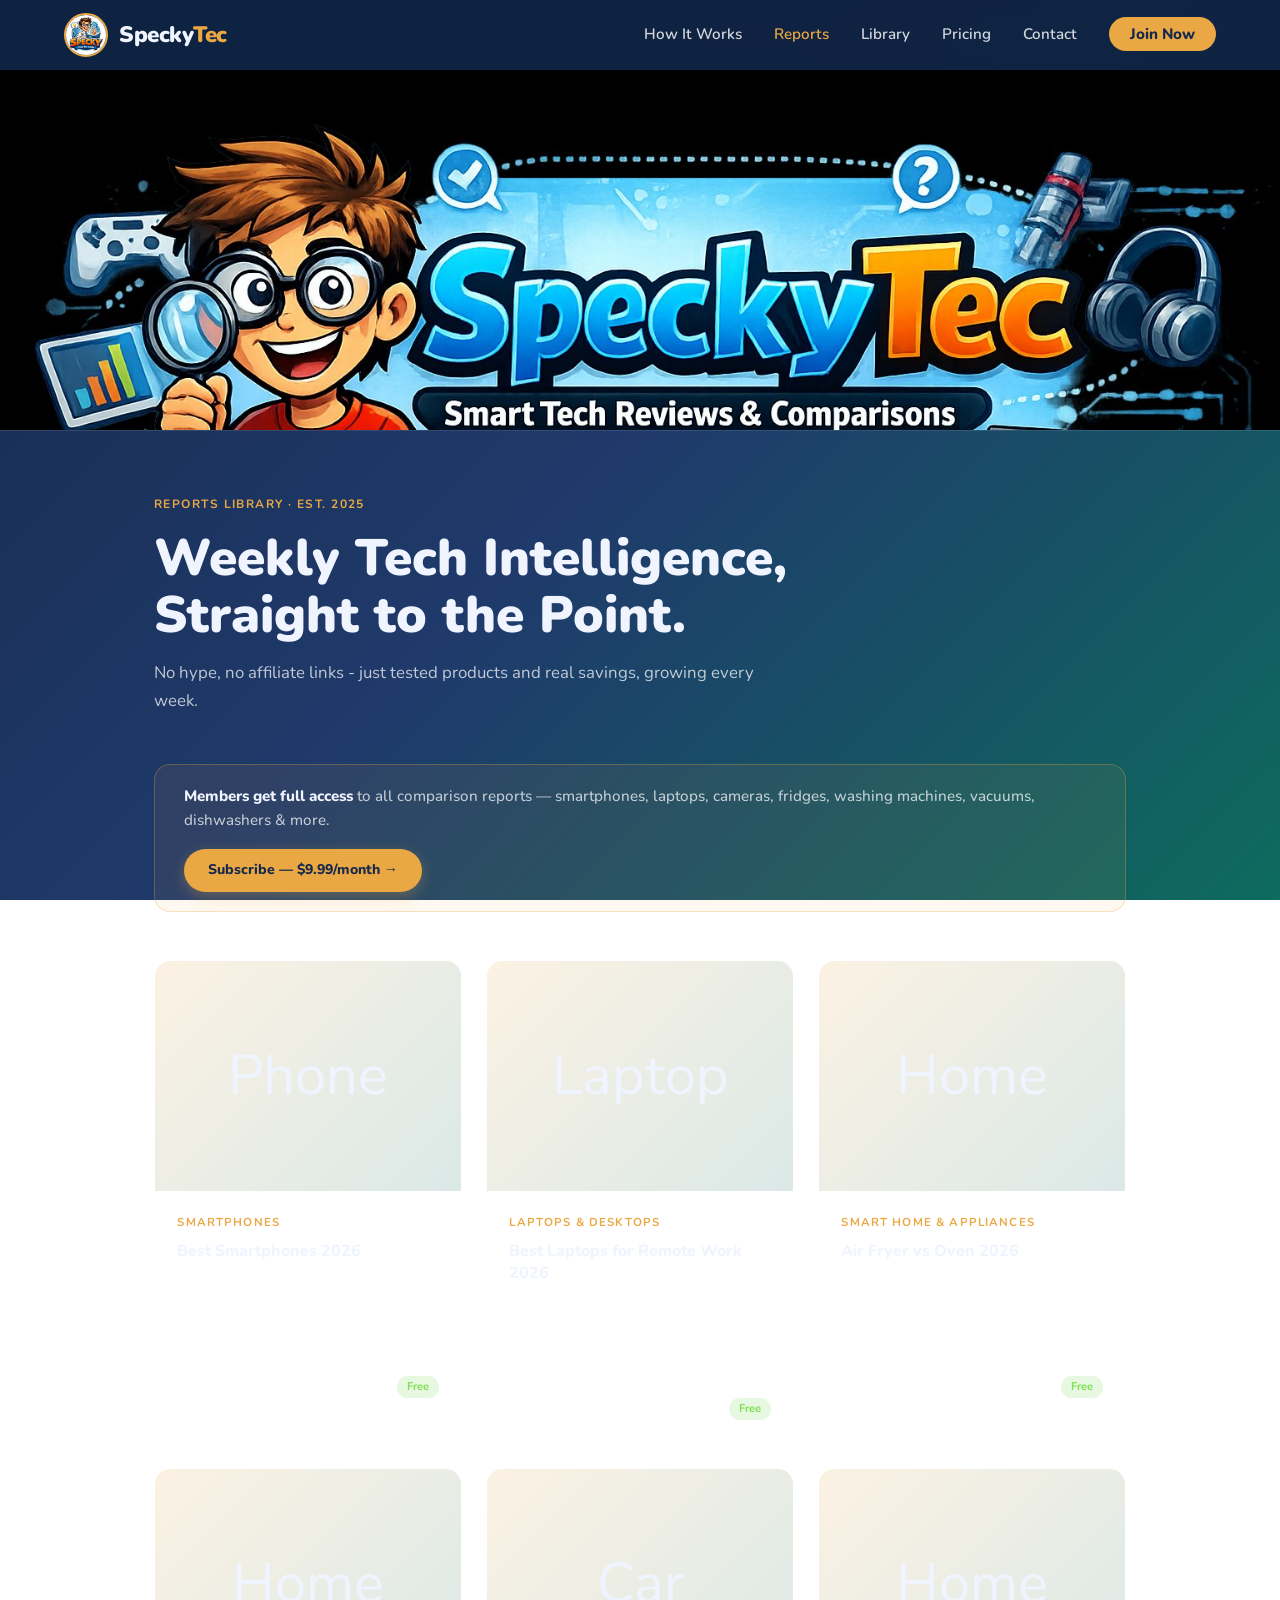
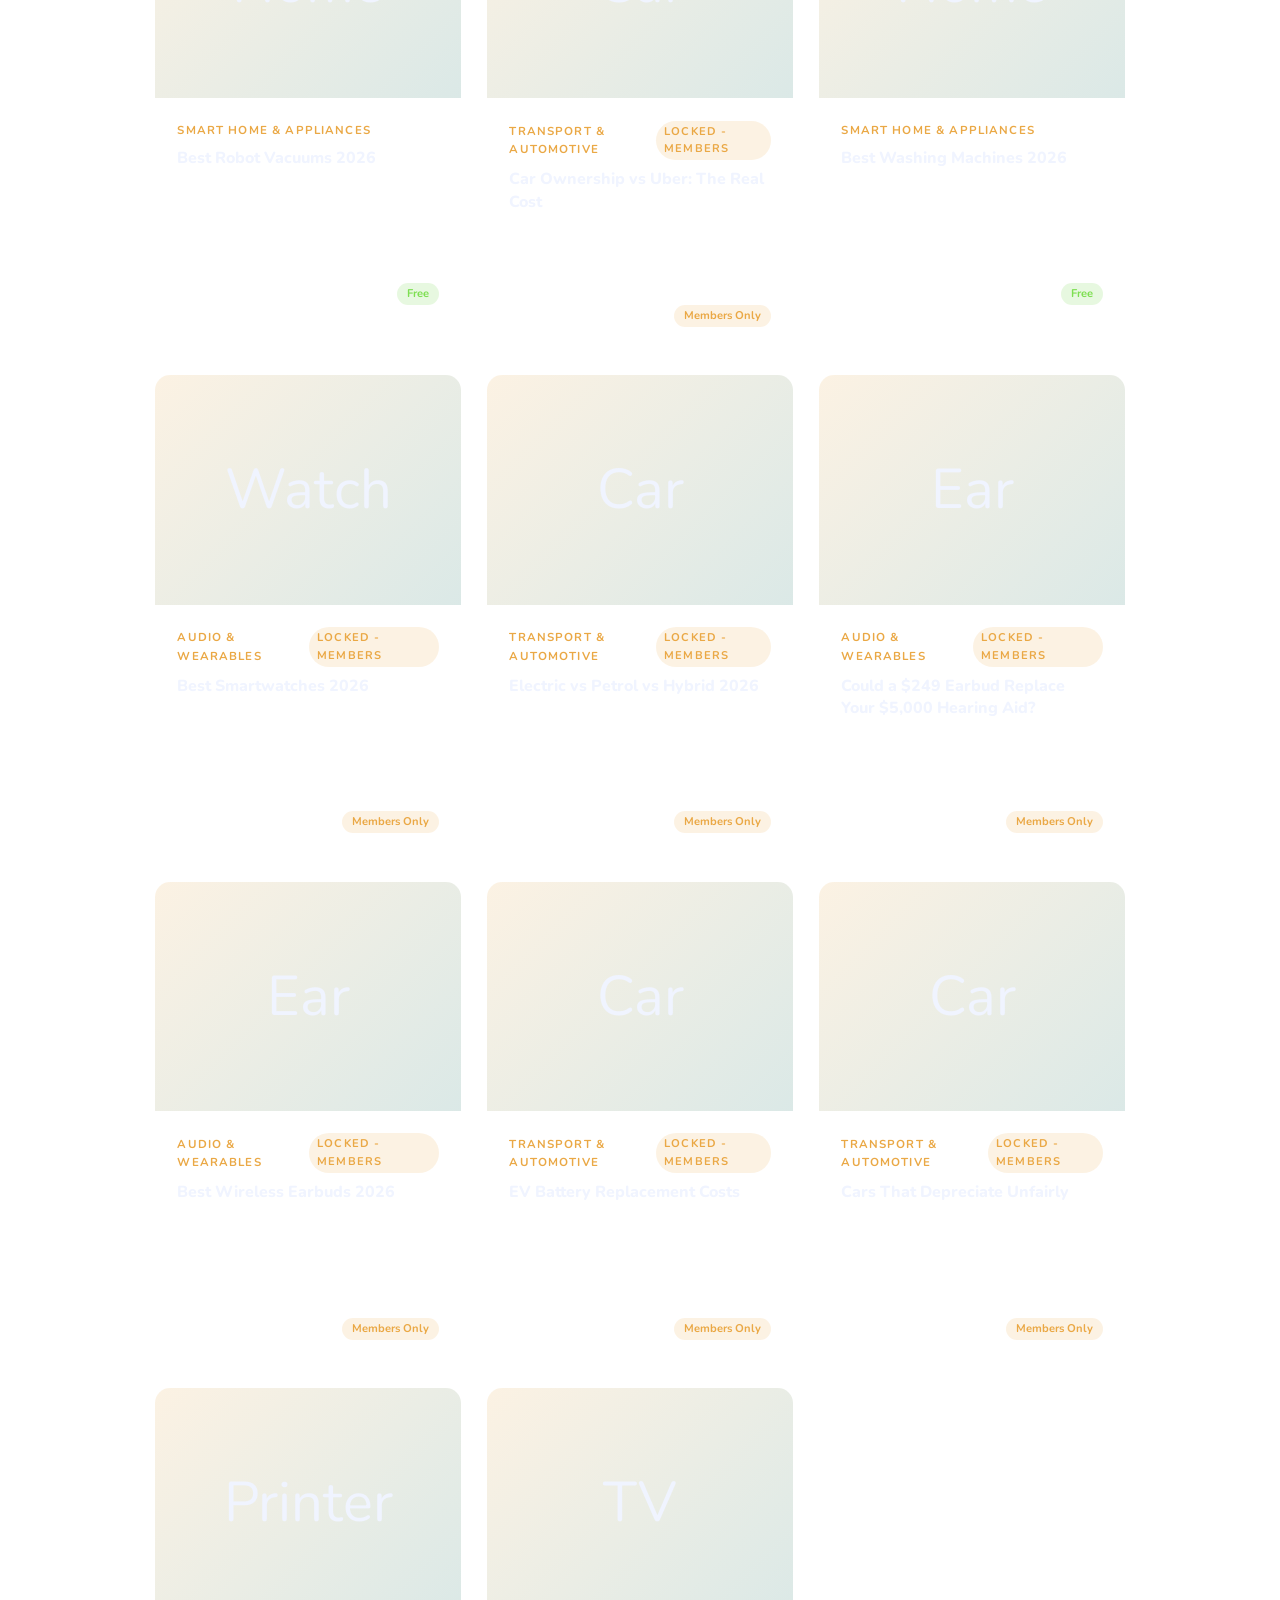
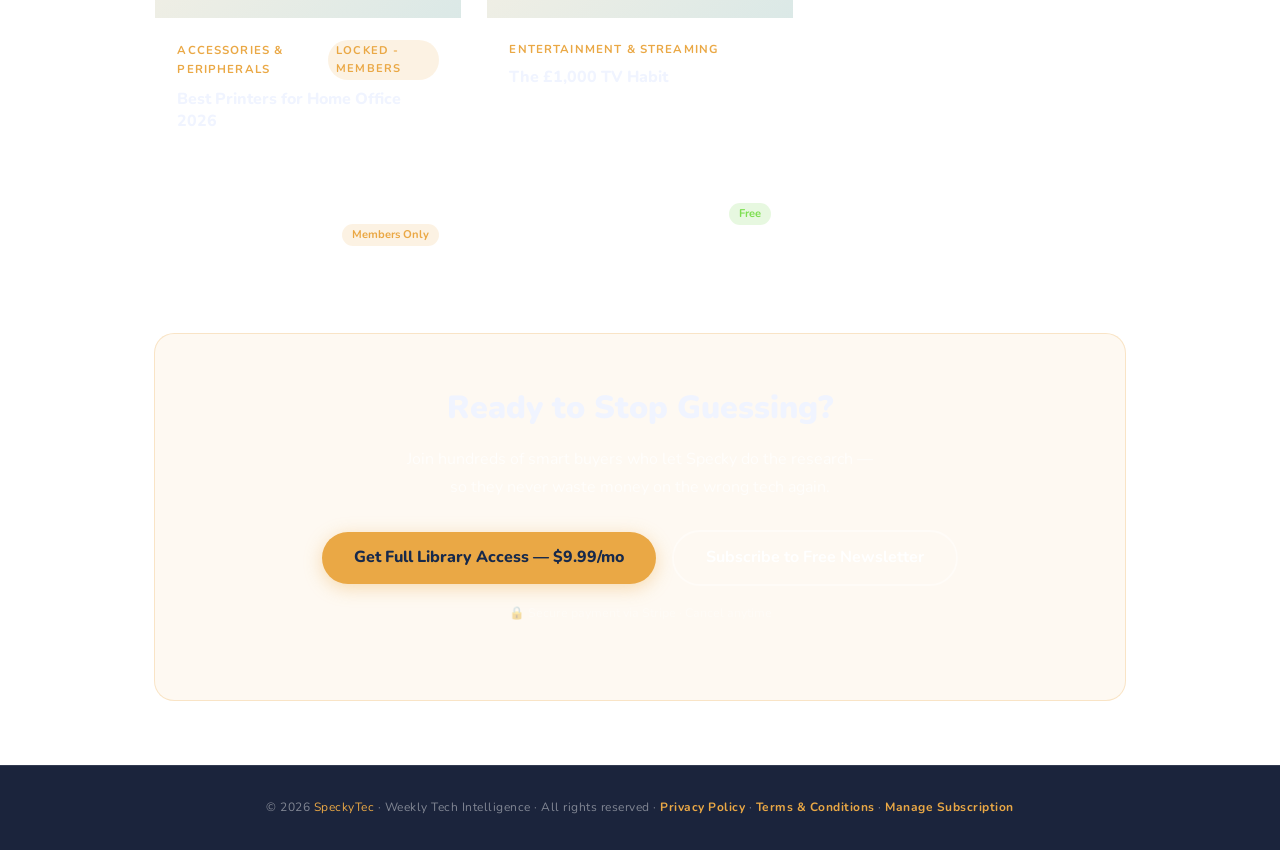
==== commit 1fe15c04: "rebuild blog.html — real report grid, drop stale report count" ====
--- a/blog.html
+++ b/blog.html
@@ -87,7 +87,7 @@
 .cta-strip p{font-size:1rem;color:var(--muted);max-width:480px;margin:0 auto 1.8rem;line-height:1.7;font-weight:400}
 .cta-actions{display:flex;align-items:center;justify-content:center;gap:1rem;flex-wrap:wrap}
 @media(max-width:860px){.articles-grid{grid-template-columns:1fr}.locked-banner{flex-direction:column;align-items:flex-start}}
-</style>
+.article-icon{width:100%;aspect-ratio:4/3;display:flex;align-items:center;justify-content:center;font-size:3.5rem;background:linear-gradient(135deg,rgba(234,168,69,0.15),rgba(14,107,94,0.15))}</style>
 </head>
 <body>
 <nav>
@@ -102,52 +102,139 @@
 <div class="page-inner">
   <span class="page-tag">Reports Library · Est. 2025</span>
   <h1 class="page-title">Weekly Tech Intelligence,<br>Straight to the Point.</h1>
-  <p class="page-sub">20 reports at launch across 6 product categories, growing weekly. Free articles for everyone. Full comparison reports for members.</p>
+  <p class="page-sub">No hype, no affiliate links - just tested products and real savings, growing every week.</p>
   <div class="locked-banner">
     <div class="locked-text"><strong>Members get full access</strong> to all comparison reports — smartphones, laptops, cameras, fridges, washing machines, vacuums, dishwashers &amp; more.</div>
     <a href="index.html#pricing" class="btn-locked">Subscribe — $9.99/month →</a>
   </div>
-  <div class="articles-grid"><a href="library.html" class="article-card">
-  <img src="[data-uri]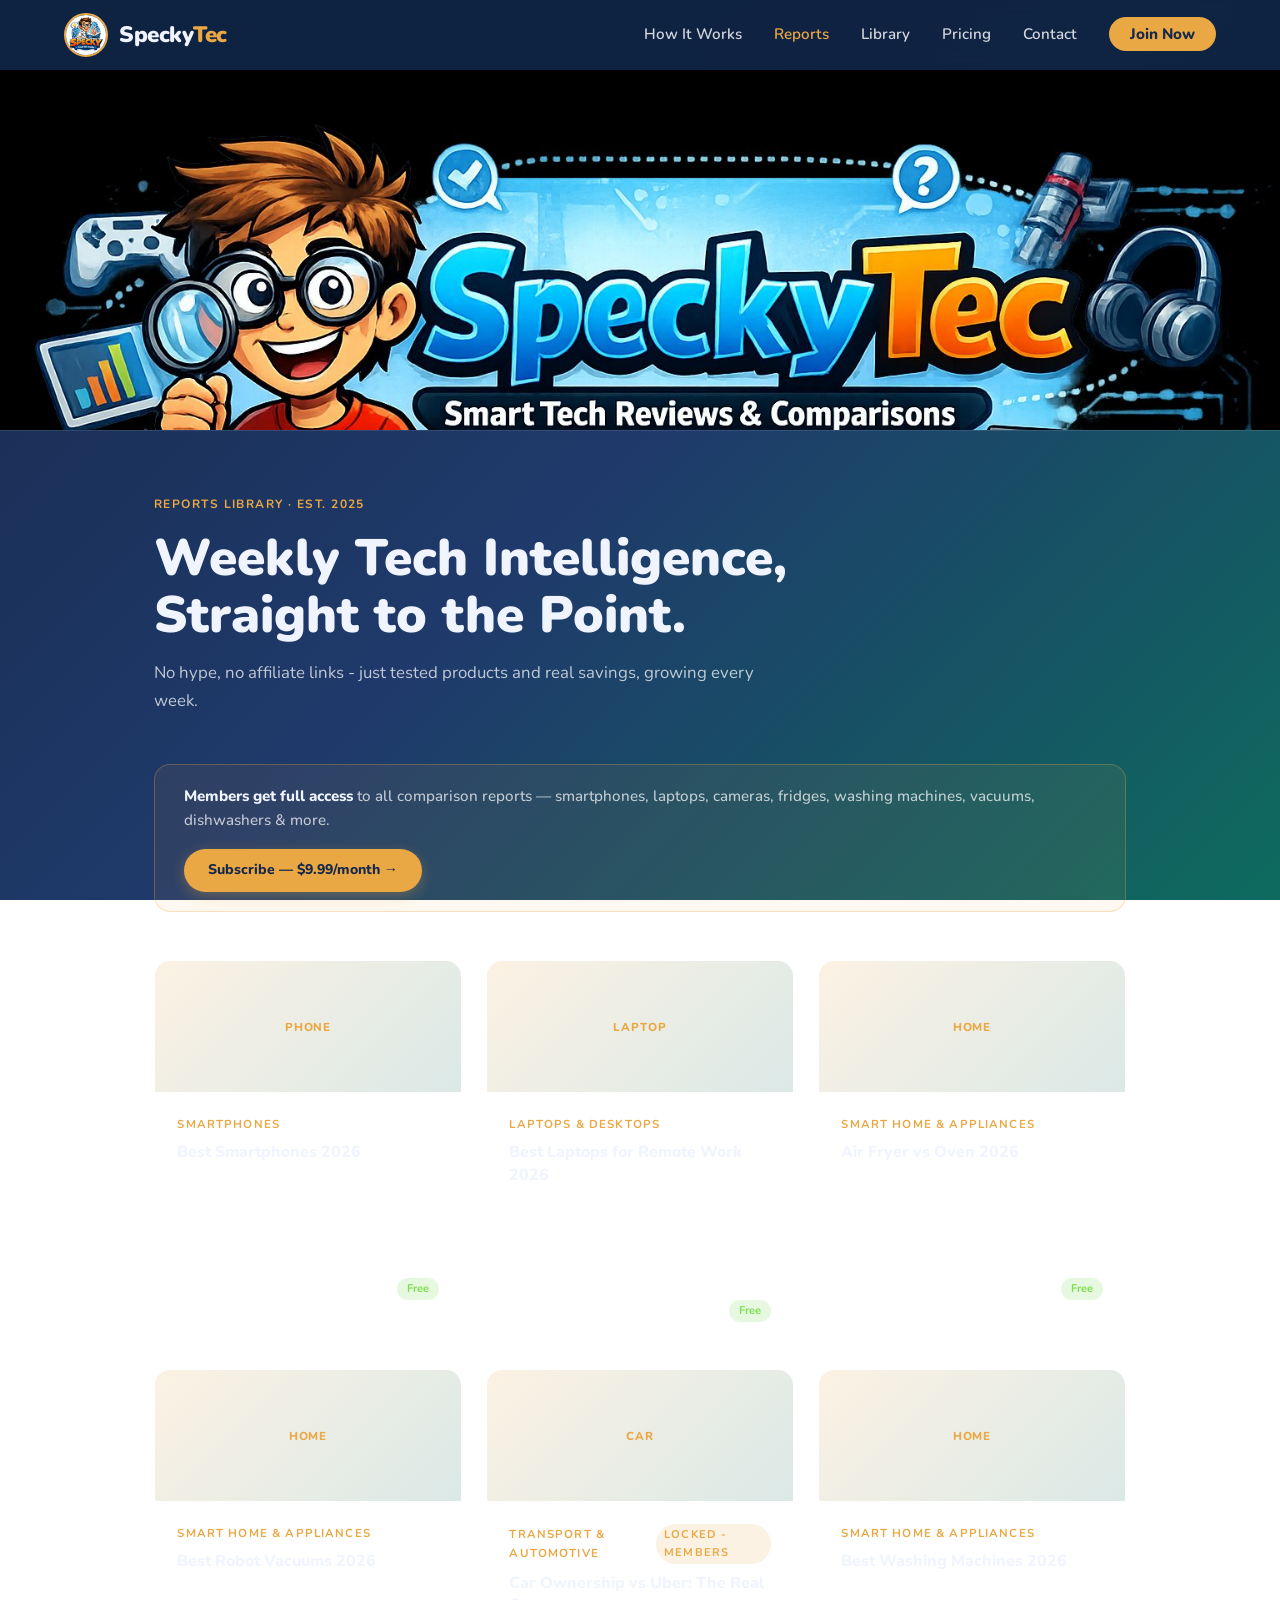
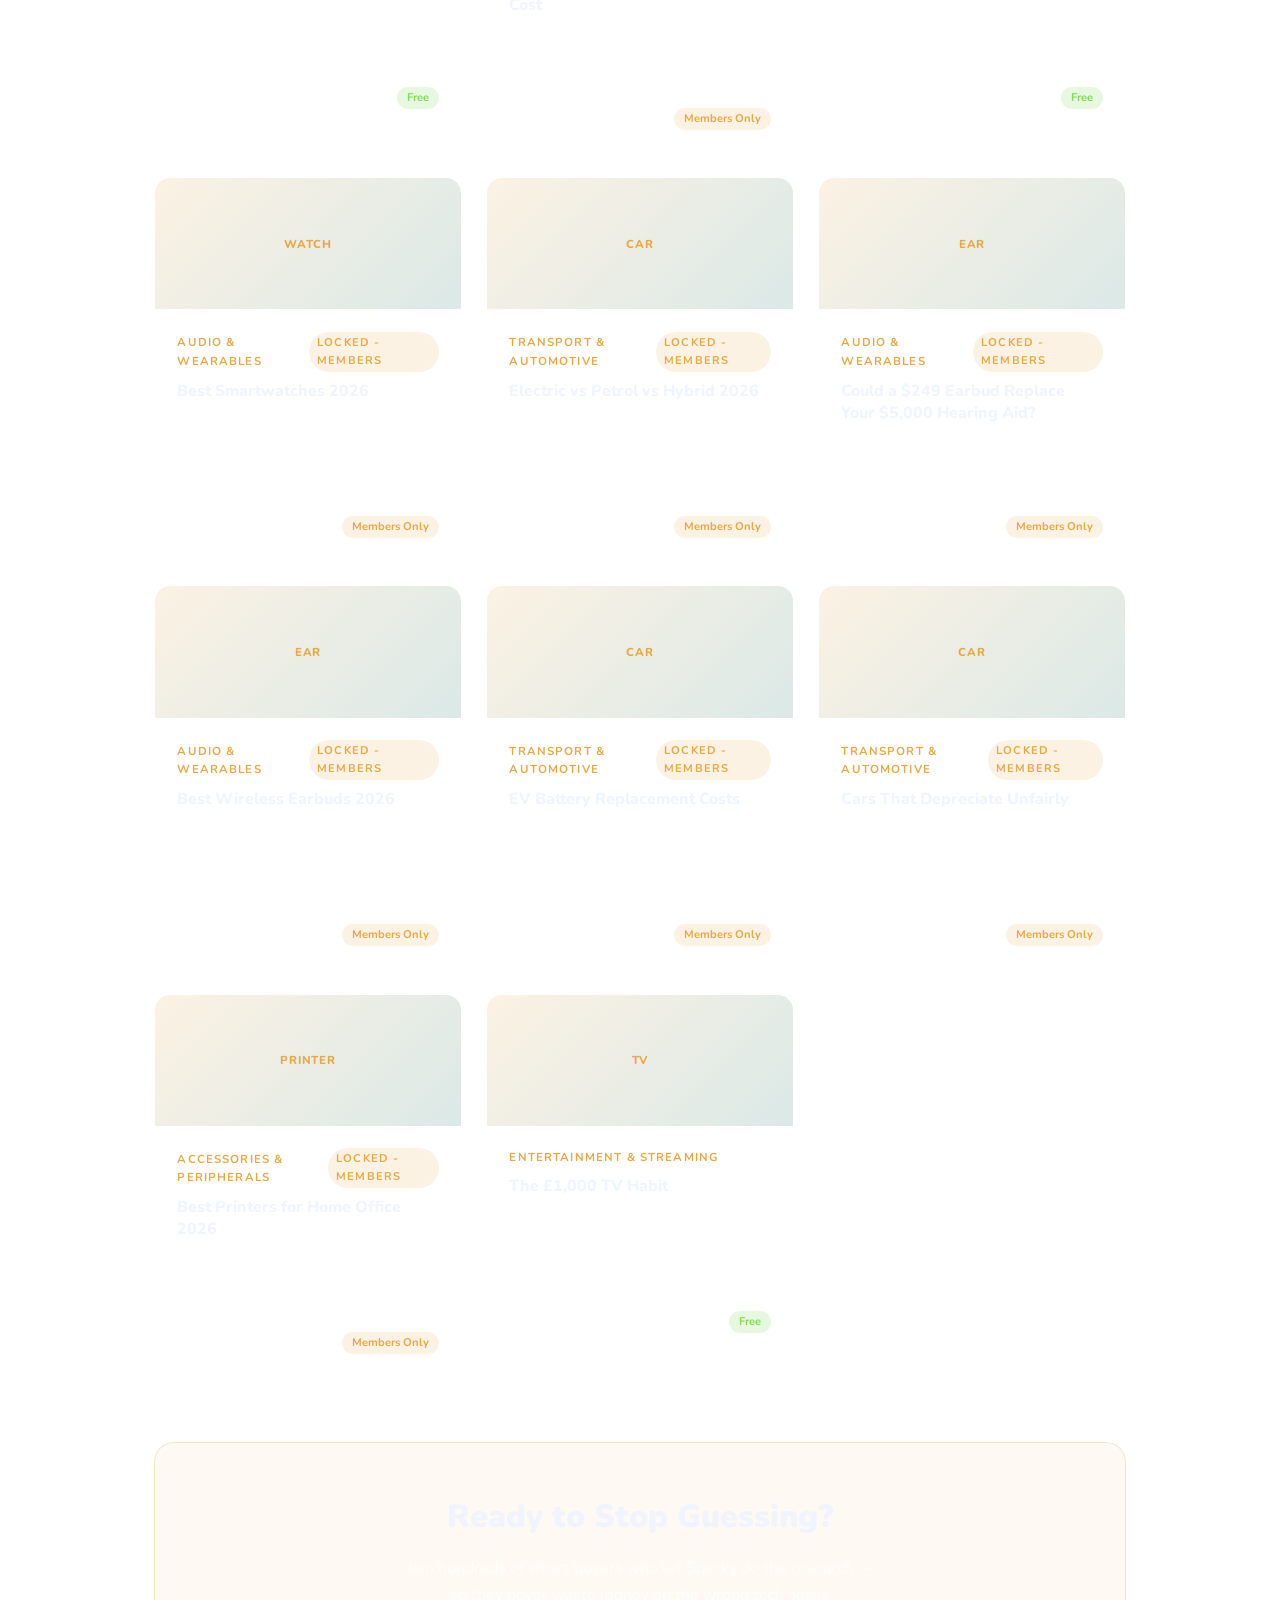
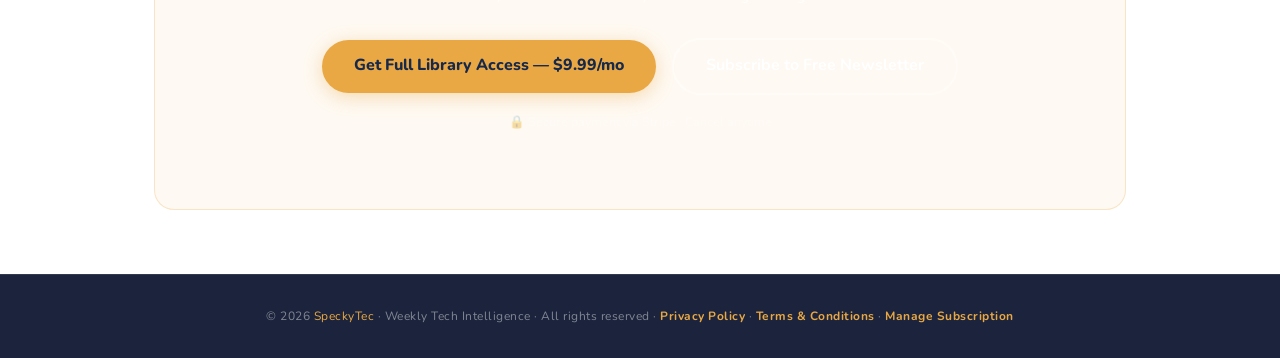
==== commit 908b05d6: "shrink article-icon to compact label strip" ====
--- a/blog.html
+++ b/blog.html
@@ -87,7 +87,7 @@
 .cta-strip p{font-size:1rem;color:var(--muted);max-width:480px;margin:0 auto 1.8rem;line-height:1.7;font-weight:400}
 .cta-actions{display:flex;align-items:center;justify-content:center;gap:1rem;flex-wrap:wrap}
 @media(max-width:860px){.articles-grid{grid-template-columns:1fr}.locked-banner{flex-direction:column;align-items:flex-start}}
-.article-icon{width:100%;aspect-ratio:4/3;display:flex;align-items:center;justify-content:center;font-size:3.5rem;background:linear-gradient(135deg,rgba(234,168,69,0.15),rgba(14,107,94,0.15))}</style>
+.article-icon{width:100%;aspect-ratio:21/9;display:flex;align-items:center;justify-content:center;font-size:0.72rem;font-weight:800;letter-spacing:0.08em;text-transform:uppercase;color:var(--gold);background:linear-gradient(135deg,rgba(234,168,69,0.15),rgba(14,107,94,0.15))}</style>
 </head>
 <body>
 <nav>
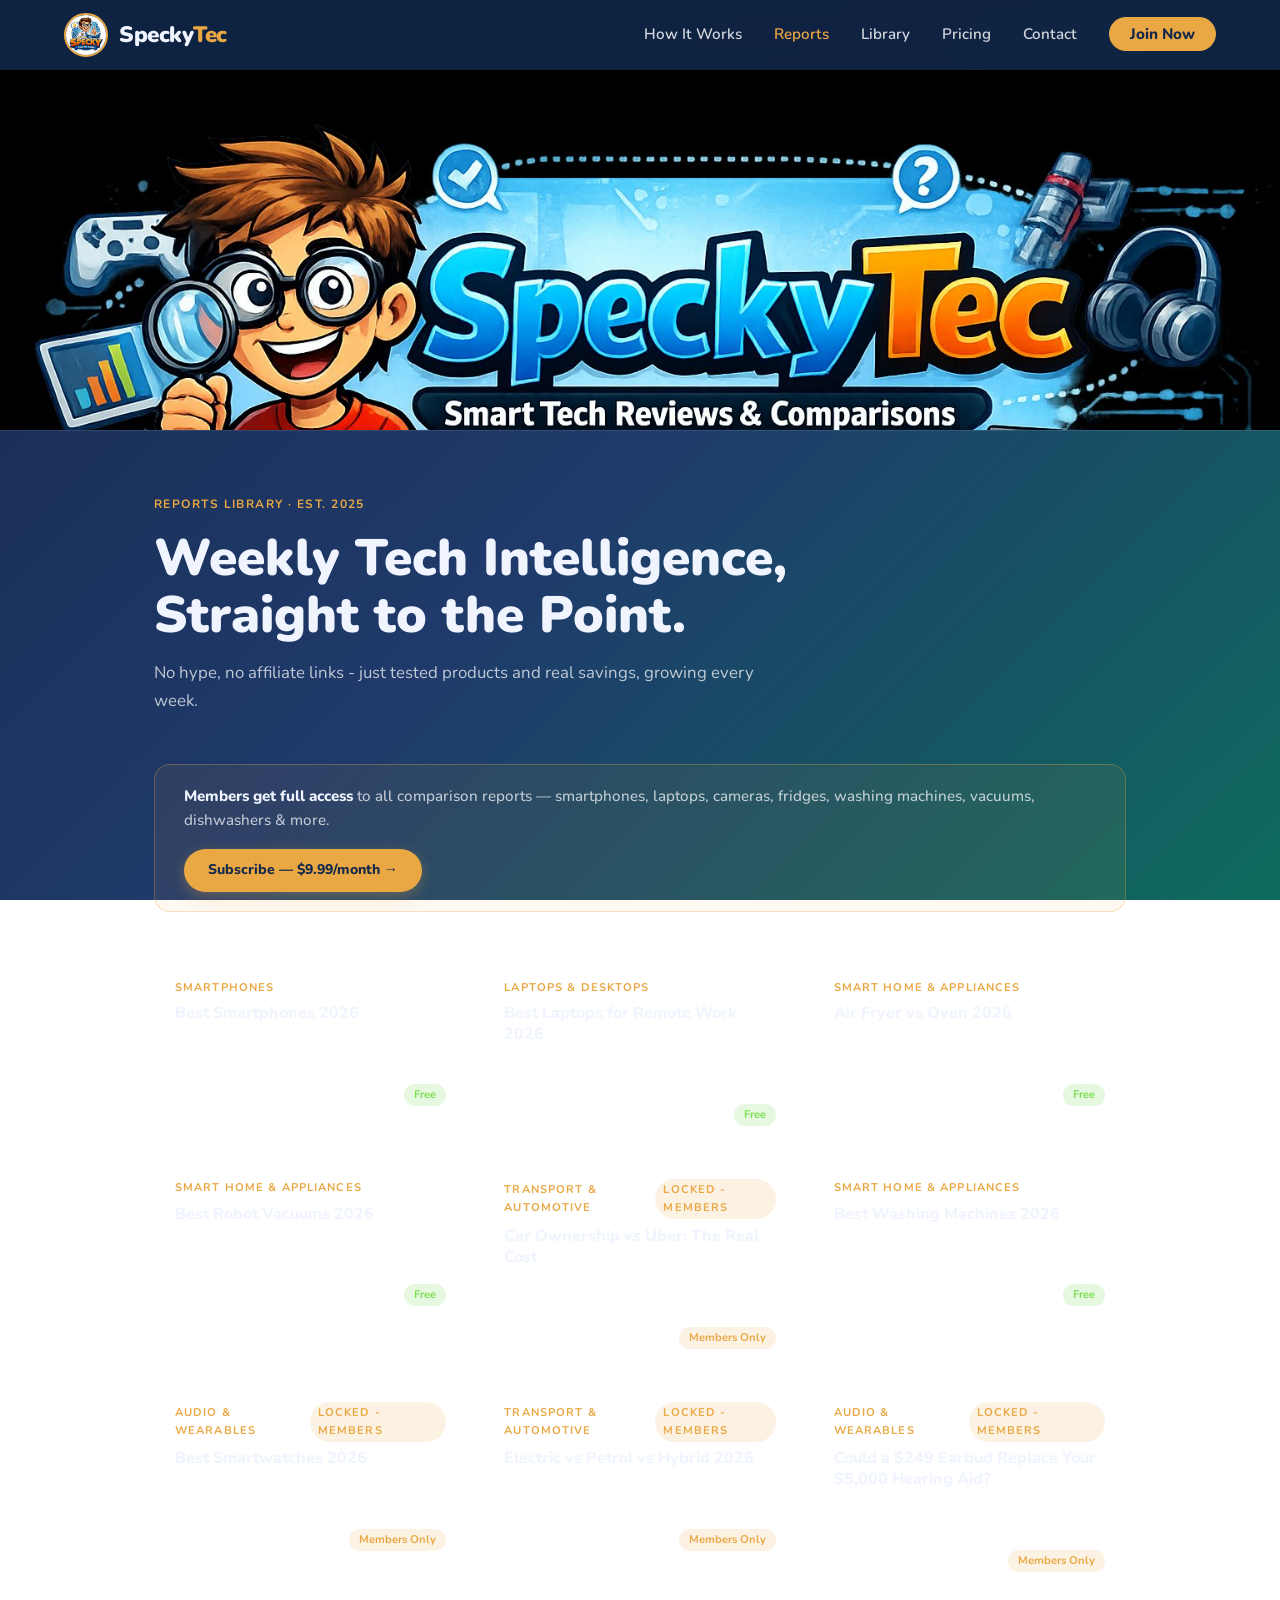
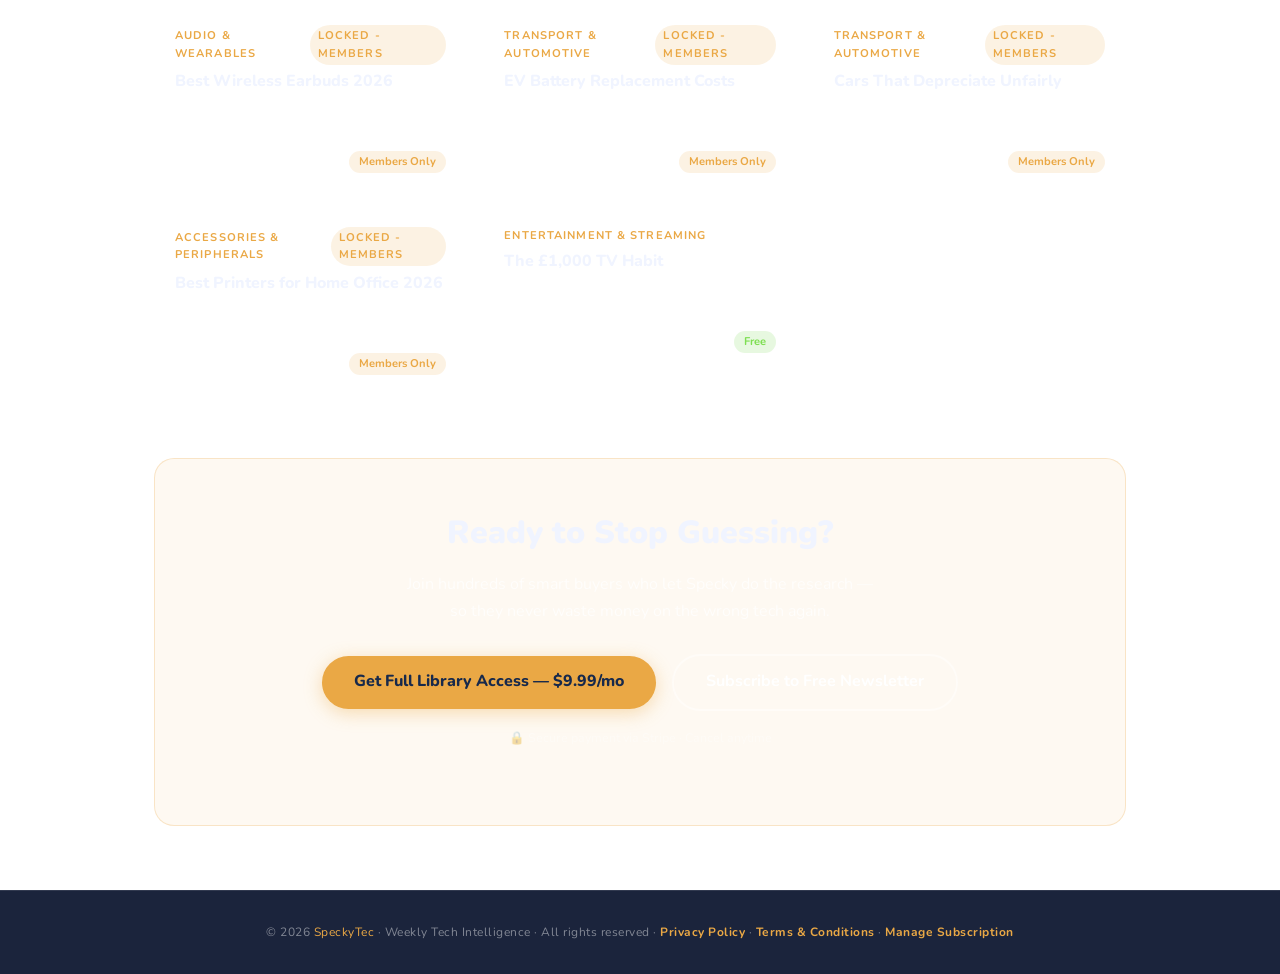
==== commit f84421ce: "Remove placeholder image boxes from blog report cards, compact layout Drop the generic word thumbnai" ====
--- a/blog.html
+++ b/blog.html
@@ -70,15 +70,14 @@
 .locked-text strong{color:var(--white);font-weight:800}
 .btn-locked{background:var(--gold);color:var(--navy);padding:0.65rem 1.5rem;border-radius:50px;font-size:0.88rem;font-weight:800;text-decoration:none;white-space:nowrap;transition:all 0.2s;box-shadow:0 4px 14px rgba(234,168,69,0.3)}
 .btn-locked:hover{background:var(--gold2);transform:translateY(-1px)}
-.articles-grid{display:grid;grid-template-columns:repeat(3,1fr);gap:1.5rem}
-.article-card{background:rgba(255,255,255,0.06);border:1px solid rgba(255,255,255,0.1);border-radius:16px;overflow:hidden;transition:all 0.2s;text-decoration:none;display:block;color:inherit;backdrop-filter:blur(4px)}
-.article-card:hover{border-color:rgba(234,168,69,0.4);transform:translateY(-4px);box-shadow:0 12px 40px rgba(0,0,0,0.25)}
-.article-img{width:100%;aspect-ratio:4/3;object-fit:cover;display:block}
-.article-body{padding:1.4rem}
-.article-cat{font-size:0.72rem;font-weight:700;letter-spacing:0.1em;text-transform:uppercase;color:var(--gold);margin-bottom:0.5rem;display:flex;align-items:center;gap:6px}
+.articles-grid{display:grid;grid-template-columns:repeat(3,1fr);gap:1rem}
+.article-card{background:rgba(255,255,255,0.06);border:1px solid rgba(255,255,255,0.1);border-radius:14px;overflow:hidden;transition:all 0.2s;text-decoration:none;display:block;color:inherit;backdrop-filter:blur(4px)}
+.article-card:hover{border-color:rgba(234,168,69,0.4);transform:translateY(-2px);box-shadow:0 8px 26px rgba(0,0,0,0.22)}
+.article-body{padding:1.1rem 1.25rem}
+.article-cat{font-size:0.7rem;font-weight:700;letter-spacing:0.1em;text-transform:uppercase;color:var(--gold);margin-bottom:0.4rem;display:flex;align-items:center;gap:6px}
 .lock-icon{font-size:0.7rem;background:rgba(234,168,69,0.15);padding:2px 8px;border-radius:50px;color:var(--gold)}
-.article-title{font-size:1rem;font-weight:800;line-height:1.4;margin-bottom:0.5rem;color:var(--white)}
-.article-desc{font-size:0.88rem;color:var(--muted);line-height:1.6;margin-bottom:1rem;font-weight:400}
+.article-title{font-size:1rem;font-weight:800;line-height:1.3;margin-bottom:0.35rem;color:var(--white)}
+.article-desc{font-size:0.86rem;color:var(--muted);line-height:1.5;margin-bottom:0.8rem;font-weight:400;display:-webkit-box;-webkit-line-clamp:2;-webkit-box-orient:vertical;overflow:hidden}
 .article-meta{font-size:0.75rem;color:rgba(255,255,255,0.3);display:flex;justify-content:space-between;align-items:center;font-weight:600}
 .free-tag{background:rgba(94,207,46,0.15);color:#7edf52;font-size:0.7rem;padding:2px 10px;border-radius:50px;font-weight:700}
 .members-tag{background:rgba(234,168,69,0.15);color:var(--gold);font-size:0.7rem;padding:2px 10px;border-radius:50px;font-weight:700}
@@ -86,8 +85,7 @@
 .cta-strip h3{font-family:'Nunito',sans-serif;font-size:2rem;font-weight:900;margin-bottom:0.8rem}
 .cta-strip p{font-size:1rem;color:var(--muted);max-width:480px;margin:0 auto 1.8rem;line-height:1.7;font-weight:400}
 .cta-actions{display:flex;align-items:center;justify-content:center;gap:1rem;flex-wrap:wrap}
-@media(max-width:860px){.articles-grid{grid-template-columns:1fr}.locked-banner{flex-direction:column;align-items:flex-start}}
-.article-icon{width:100%;aspect-ratio:21/9;display:flex;align-items:center;justify-content:center;font-size:0.72rem;font-weight:800;letter-spacing:0.08em;text-transform:uppercase;color:var(--gold);background:linear-gradient(135deg,rgba(234,168,69,0.15),rgba(14,107,94,0.15))}</style>
+@media(max-width:860px){.articles-grid{grid-template-columns:1fr}.locked-banner{flex-direction:column;align-items:flex-start}}</style>
 </head>
 <body>
 <nav>
@@ -109,7 +107,6 @@
   </div>
   <div class="articles-grid">
   <a href="library.html" class="article-card">
-    <div class="article-icon">Phone</div>
     <div class="article-body">
       <div class="article-cat">Smartphones</div>
       <p class="article-title">Best Smartphones 2026</p>
@@ -118,7 +115,6 @@
     </div>
   </a>
   <a href="library.html" class="article-card">
-    <div class="article-icon">Laptop</div>
     <div class="article-body">
       <div class="article-cat">Laptops &amp; Desktops</div>
       <p class="article-title">Best Laptops for Remote Work 2026</p>
@@ -127,7 +123,6 @@
     </div>
   </a>
   <a href="library.html" class="article-card">
-    <div class="article-icon">Home</div>
     <div class="article-body">
       <div class="article-cat">Smart Home &amp; Appliances</div>
       <p class="article-title">Air Fryer vs Oven 2026</p>
@@ -136,7 +131,6 @@
     </div>
   </a>
   <a href="library.html" class="article-card">
-    <div class="article-icon">Home</div>
     <div class="article-body">
       <div class="article-cat">Smart Home &amp; Appliances</div>
       <p class="article-title">Best Robot Vacuums 2026</p>
@@ -145,7 +139,6 @@
     </div>
   </a>
   <a href="library.html" class="article-card">
-    <div class="article-icon">Car</div>
     <div class="article-body">
       <div class="article-cat">Transport &amp; Automotive <span class="lock-icon">Locked - Members</span></div>
       <p class="article-title">Car Ownership vs Uber: The Real Cost</p>
@@ -154,7 +147,6 @@
     </div>
   </a>
   <a href="library.html" class="article-card">
-    <div class="article-icon">Home</div>
     <div class="article-body">
       <div class="article-cat">Smart Home &amp; Appliances</div>
       <p class="article-title">Best Washing Machines 2026</p>
@@ -163,7 +155,6 @@
     </div>
   </a>
   <a href="library.html" class="article-card">
-    <div class="article-icon">Watch</div>
     <div class="article-body">
       <div class="article-cat">Audio &amp; Wearables <span class="lock-icon">Locked - Members</span></div>
       <p class="article-title">Best Smartwatches 2026</p>
@@ -172,7 +163,6 @@
     </div>
   </a>
   <a href="library.html" class="article-card">
-    <div class="article-icon">Car</div>
     <div class="article-body">
       <div class="article-cat">Transport &amp; Automotive <span class="lock-icon">Locked - Members</span></div>
       <p class="article-title">Electric vs Petrol vs Hybrid 2026</p>
@@ -181,7 +171,6 @@
     </div>
   </a>
   <a href="library.html" class="article-card">
-    <div class="article-icon">Ear</div>
     <div class="article-body">
       <div class="article-cat">Audio &amp; Wearables <span class="lock-icon">Locked - Members</span></div>
       <p class="article-title">Could a $249 Earbud Replace Your $5,000 Hearing Aid?</p>
@@ -190,7 +179,6 @@
     </div>
   </a>
   <a href="library.html" class="article-card">
-    <div class="article-icon">Ear</div>
     <div class="article-body">
       <div class="article-cat">Audio &amp; Wearables <span class="lock-icon">Locked - Members</span></div>
       <p class="article-title">Best Wireless Earbuds 2026</p>
@@ -199,7 +187,6 @@
     </div>
   </a>
   <a href="library.html" class="article-card">
-    <div class="article-icon">Car</div>
     <div class="article-body">
       <div class="article-cat">Transport &amp; Automotive <span class="lock-icon">Locked - Members</span></div>
       <p class="article-title">EV Battery Replacement Costs</p>
@@ -208,7 +195,6 @@
     </div>
   </a>
   <a href="library.html" class="article-card">
-    <div class="article-icon">Car</div>
     <div class="article-body">
       <div class="article-cat">Transport &amp; Automotive <span class="lock-icon">Locked - Members</span></div>
       <p class="article-title">Cars That Depreciate Unfairly</p>
@@ -217,7 +203,6 @@
     </div>
   </a>
   <a href="library.html" class="article-card">
-    <div class="article-icon">Printer</div>
     <div class="article-body">
       <div class="article-cat">Accessories &amp; Peripherals <span class="lock-icon">Locked - Members</span></div>
       <p class="article-title">Best Printers for Home Office 2026</p>
@@ -226,7 +211,6 @@
     </div>
   </a>
   <a href="library.html" class="article-card">
-    <div class="article-icon">TV</div>
     <div class="article-body">
       <div class="article-cat">Entertainment &amp; Streaming</div>
       <p class="article-title">The £1,000 TV Habit</p>
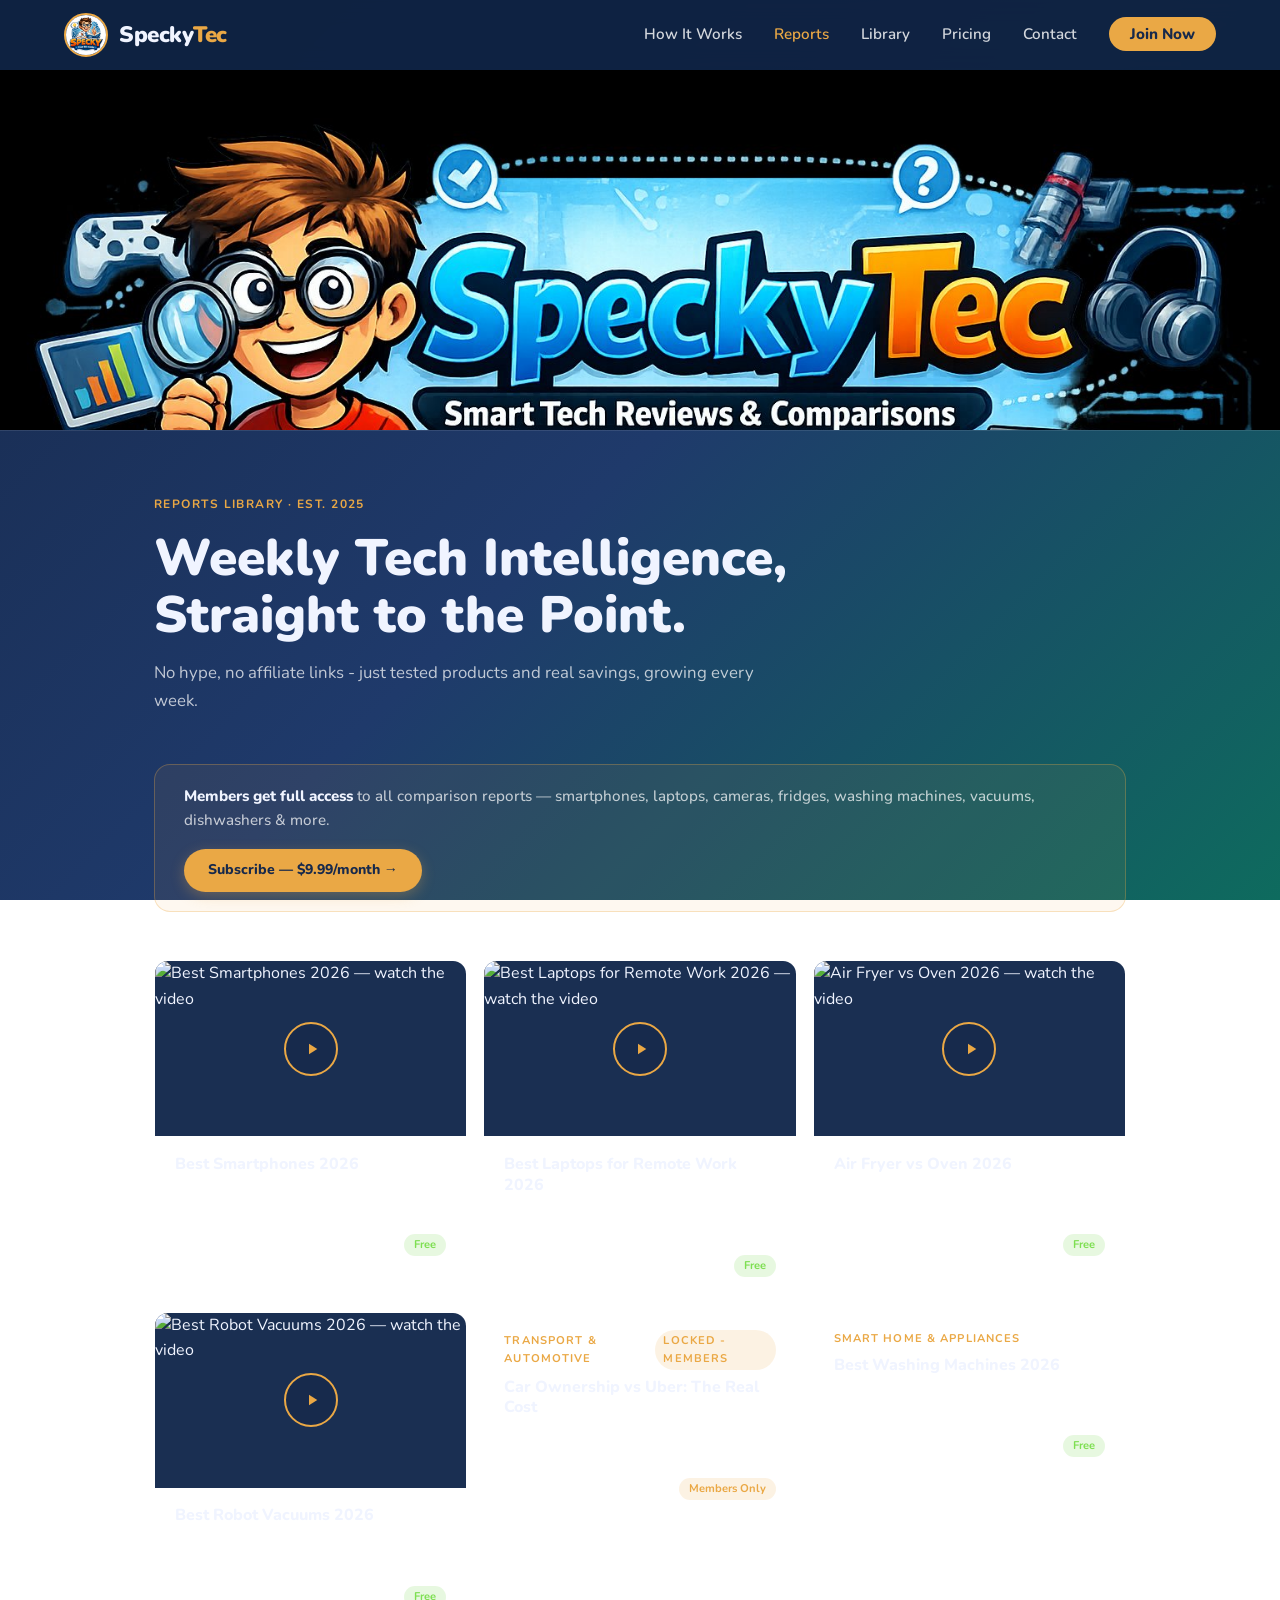
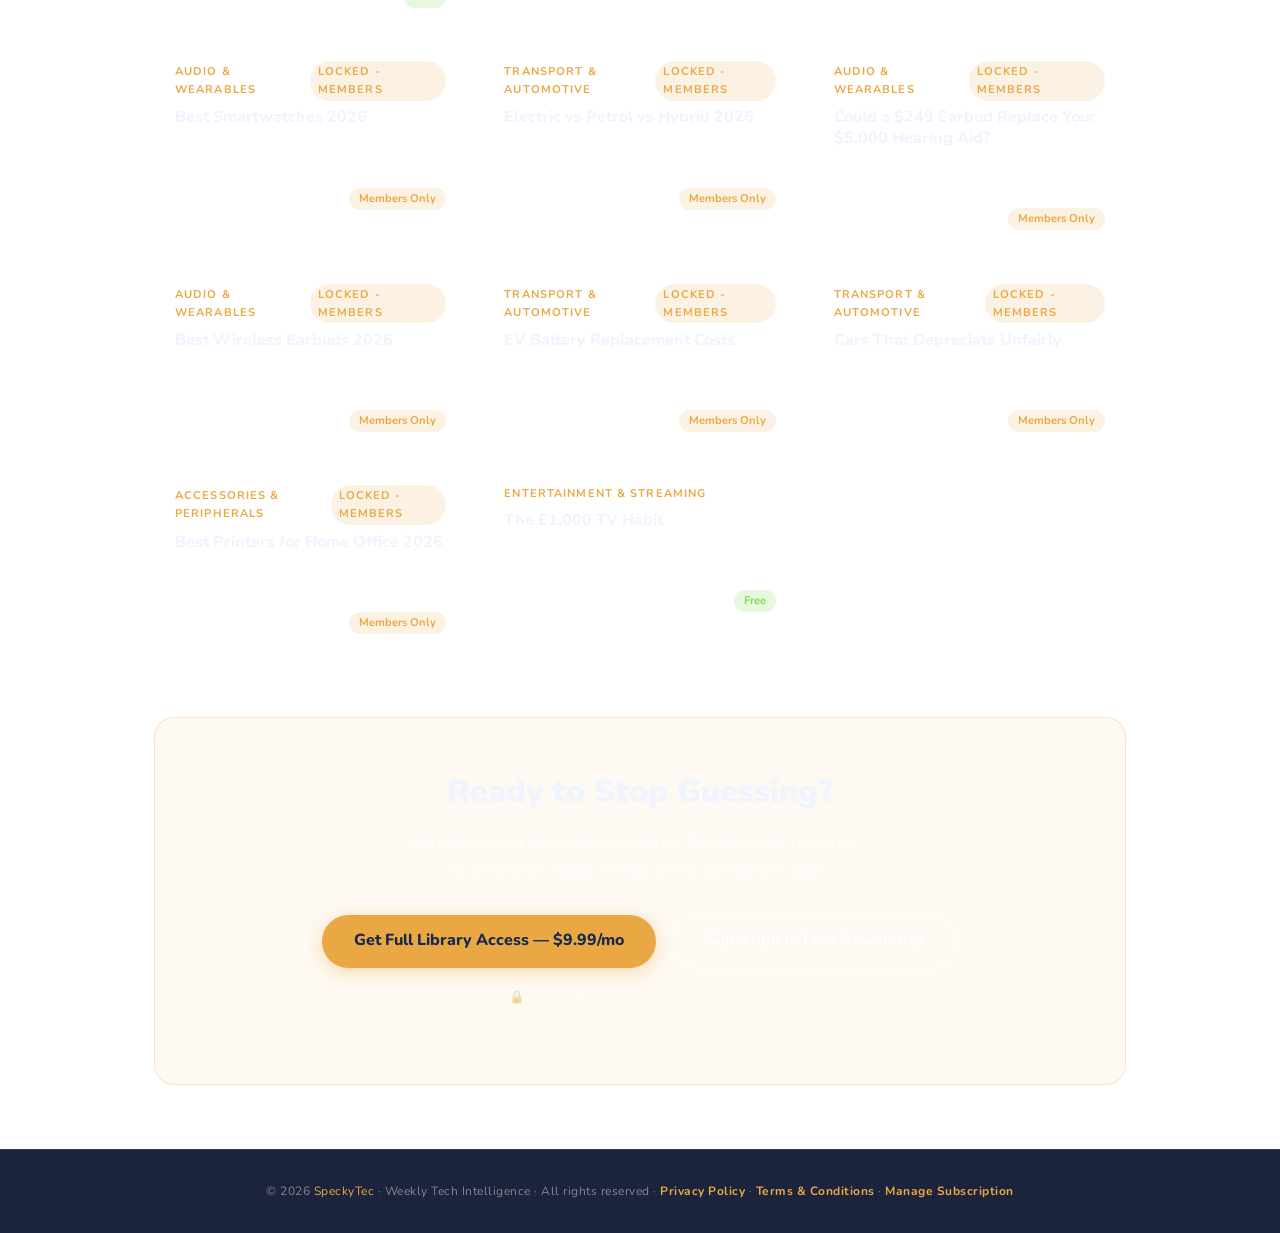
==== commit cbed921f: "Add click-to-play YouTube embeds to 4 free report cards on blog.html Smartphones, Laptops, Air Fryer" ====
--- a/blog.html
+++ b/blog.html
@@ -81,6 +81,15 @@
 .article-meta{font-size:0.75rem;color:rgba(255,255,255,0.3);display:flex;justify-content:space-between;align-items:center;font-weight:600}
 .free-tag{background:rgba(94,207,46,0.15);color:#7edf52;font-size:0.7rem;padding:2px 10px;border-radius:50px;font-weight:700}
 .members-tag{background:rgba(234,168,69,0.15);color:var(--gold);font-size:0.7rem;padding:2px 10px;border-radius:50px;font-weight:700}
+.article-body{display:block;color:inherit;text-decoration:none}
+.video-thumb{position:relative;width:100%;aspect-ratio:16/9;background:var(--navy2);cursor:pointer}
+.video-thumb img{width:100%;height:100%;object-fit:cover;display:block;transition:transform 0.3s}
+.article-card:hover .video-thumb img{transform:scale(1.05)}
+.video-thumb .play-btn{position:absolute;top:50%;left:50%;transform:translate(-50%,-50%);width:54px;height:54px;border-radius:50%;background:rgba(23,41,75,0.78);border:2px solid var(--gold);display:flex;align-items:center;justify-content:center;cursor:pointer;transition:all 0.2s;padding:0}
+.video-thumb .play-btn:hover{background:var(--gold);transform:translate(-50%,-50%) scale(1.08)}
+.video-thumb .play-btn svg{width:18px;height:18px;fill:var(--gold);margin-left:3px;transition:fill 0.2s}
+.video-thumb .play-btn:hover svg{fill:var(--navy)}
+.video-thumb iframe{width:100%;height:100%;border:0;display:block}
 .cta-strip{background:rgba(234,168,69,0.07);border:1px solid rgba(234,168,69,0.25);border-radius:20px;padding:3rem 2.5rem;text-align:center;margin-top:4rem}
 .cta-strip h3{font-family:'Nunito',sans-serif;font-size:2rem;font-weight:900;margin-bottom:0.8rem}
 .cta-strip p{font-size:1rem;color:var(--muted);max-width:480px;margin:0 auto 1.8rem;line-height:1.7;font-weight:400}
@@ -106,38 +115,50 @@
     <a href="index.html#pricing" class="btn-locked">Subscribe — $9.99/month →</a>
   </div>
   <div class="articles-grid">
-  <a href="library.html" class="article-card">
-    <div class="article-body">
-      <div class="article-cat">Smartphones</div>
+  <div class="article-card">
+    <div class="video-thumb" data-yt="-soqBl3UEIU" data-title="Best Smartphones 2026">
+      <img src="https://img.youtube.com/vi/-soqBl3UEIU/hqdefault.jpg" alt="Best Smartphones 2026 — watch the video" loading="lazy"/>
+      <button type="button" class="play-btn" aria-label="Play video: Best Smartphones 2026" onclick="loadVideo(this)"><svg viewBox="0 0 24 24"><path d="M8 5v14l11-7z"/></svg></button>
+    </div>
+    <a href="library.html" class="article-body">
       <p class="article-title">Best Smartphones 2026</p>
       <p class="article-desc">Five current phones tested head-to-head on camera performance, battery life, and real-world value - before you spend $800+ on the wrong one.</p>
       <div class="article-meta"><span>Save $800</span><span class="free-tag">Free</span></div>
-    </div>
-  </a>
-  <a href="library.html" class="article-card">
-    <div class="article-body">
-      <div class="article-cat">Laptops &amp; Desktops</div>
+    </a>
+  </div>
+  <div class="article-card">
+    <div class="video-thumb" data-yt="5Ee3uawTCdQ" data-title="Best Laptops for Remote Work 2026">
+      <img src="https://img.youtube.com/vi/5Ee3uawTCdQ/hqdefault.jpg" alt="Best Laptops for Remote Work 2026 — watch the video" loading="lazy"/>
+      <button type="button" class="play-btn" aria-label="Play video: Best Laptops for Remote Work 2026" onclick="loadVideo(this)"><svg viewBox="0 0 24 24"><path d="M8 5v14l11-7z"/></svg></button>
+    </div>
+    <a href="library.html" class="article-body">
       <p class="article-title">Best Laptops for Remote Work 2026</p>
       <p class="article-desc">Five laptops compared on battery life, screen quality, and long-term reliability for remote workers - which one actually earns its price tag?</p>
       <div class="article-meta"><span>Save $600</span><span class="free-tag">Free</span></div>
-    </div>
-  </a>
-  <a href="library.html" class="article-card">
-    <div class="article-body">
-      <div class="article-cat">Smart Home &amp; Appliances</div>
+    </a>
+  </div>
+  <div class="article-card">
+    <div class="video-thumb" data-yt="AjHJuY957co" data-title="Air Fryer vs Oven 2026">
+      <img src="https://img.youtube.com/vi/AjHJuY957co/hqdefault.jpg" alt="Air Fryer vs Oven 2026 — watch the video" loading="lazy"/>
+      <button type="button" class="play-btn" aria-label="Play video: Air Fryer vs Oven 2026" onclick="loadVideo(this)"><svg viewBox="0 0 24 24"><path d="M8 5v14l11-7z"/></svg></button>
+    </div>
+    <a href="library.html" class="article-body">
       <p class="article-title">Air Fryer vs Oven 2026</p>
       <p class="article-desc">Does an air fryer really save you money and time over a conventional oven? We ran the numbers on cost, speed, and everyday use.</p>
       <div class="article-meta"><span>Save $551</span><span class="free-tag">Free</span></div>
-    </div>
-  </a>
-  <a href="library.html" class="article-card">
-    <div class="article-body">
-      <div class="article-cat">Smart Home &amp; Appliances</div>
+    </a>
+  </div>
+  <div class="article-card">
+    <div class="video-thumb" data-yt="XRysVKhskUg" data-title="Best Robot Vacuums 2026">
+      <img src="https://img.youtube.com/vi/XRysVKhskUg/hqdefault.jpg" alt="Best Robot Vacuums 2026 — watch the video" loading="lazy"/>
+      <button type="button" class="play-btn" aria-label="Play video: Best Robot Vacuums 2026" onclick="loadVideo(this)"><svg viewBox="0 0 24 24"><path d="M8 5v14l11-7z"/></svg></button>
+    </div>
+    <a href="library.html" class="article-body">
       <p class="article-title">Best Robot Vacuums 2026</p>
       <p class="article-desc">Five robot vacuums tested on suction power, mapping accuracy, and maintenance cost - which one is worth the investment?</p>
       <div class="article-meta"><span>Save $600</span><span class="free-tag">Free</span></div>
-    </div>
-  </a>
+    </a>
+  </div>
   <a href="library.html" class="article-card">
     <div class="article-body">
       <div class="article-cat">Transport &amp; Automotive <span class="lock-icon">Locked - Members</span></div>
@@ -236,5 +257,18 @@
   var m=document.getElementById('mobileMenu');
   m.classList.toggle('open');
 }
+function loadVideo(btn){
+  var wrap=btn.closest('.video-thumb');
+  var id=wrap.getAttribute('data-yt');
+  var title=wrap.getAttribute('data-title')||'Video';
+  var iframe=document.createElement('iframe');
+  iframe.src='https://www.youtube-nocookie.com/embed/'+id+'?autoplay=1&rel=0';
+  iframe.title=title;
+  iframe.setAttribute('allow','accelerometer; autoplay; clipboard-write; encrypted-media; gyroscope; picture-in-picture; web-share');
+  iframe.setAttribute('allowfullscreen','');
+  iframe.setAttribute('loading','lazy');
+  wrap.innerHTML='';
+  wrap.appendChild(iframe);
+}
 </script>
 </body></html>
